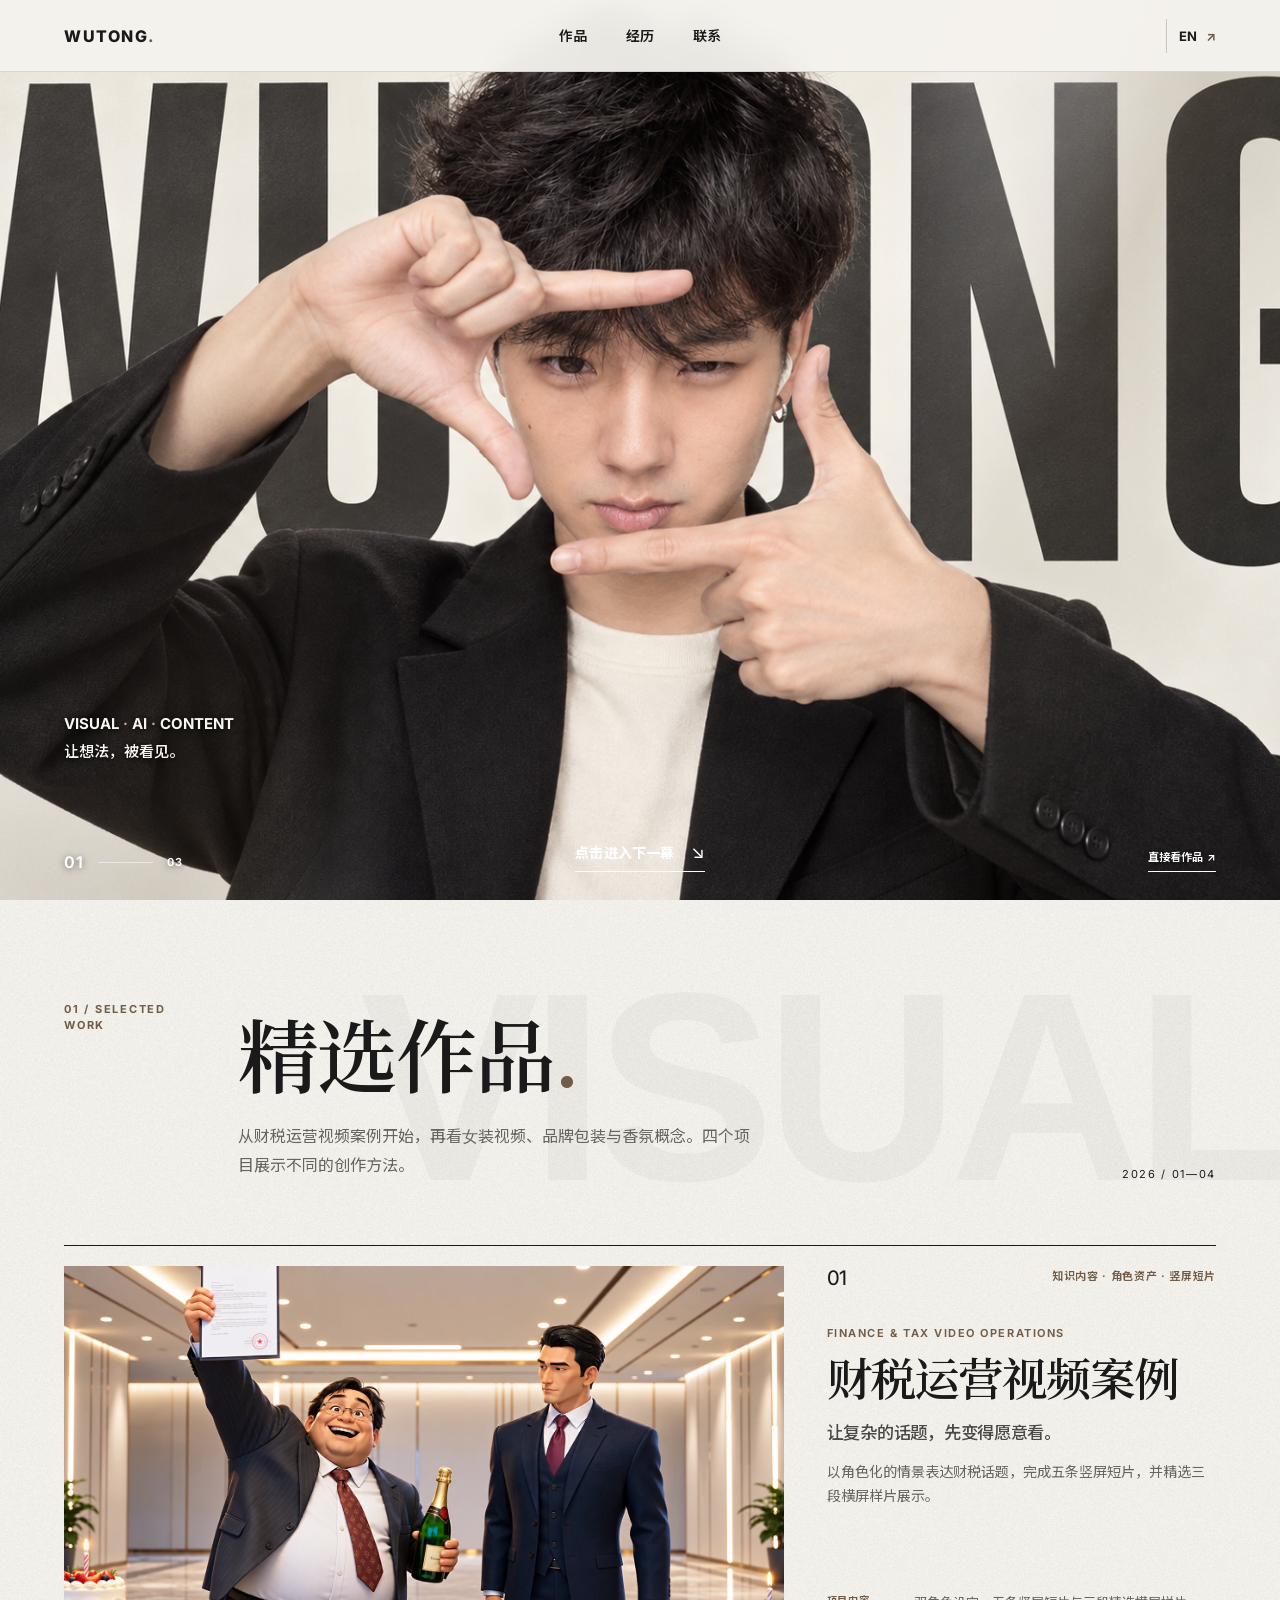
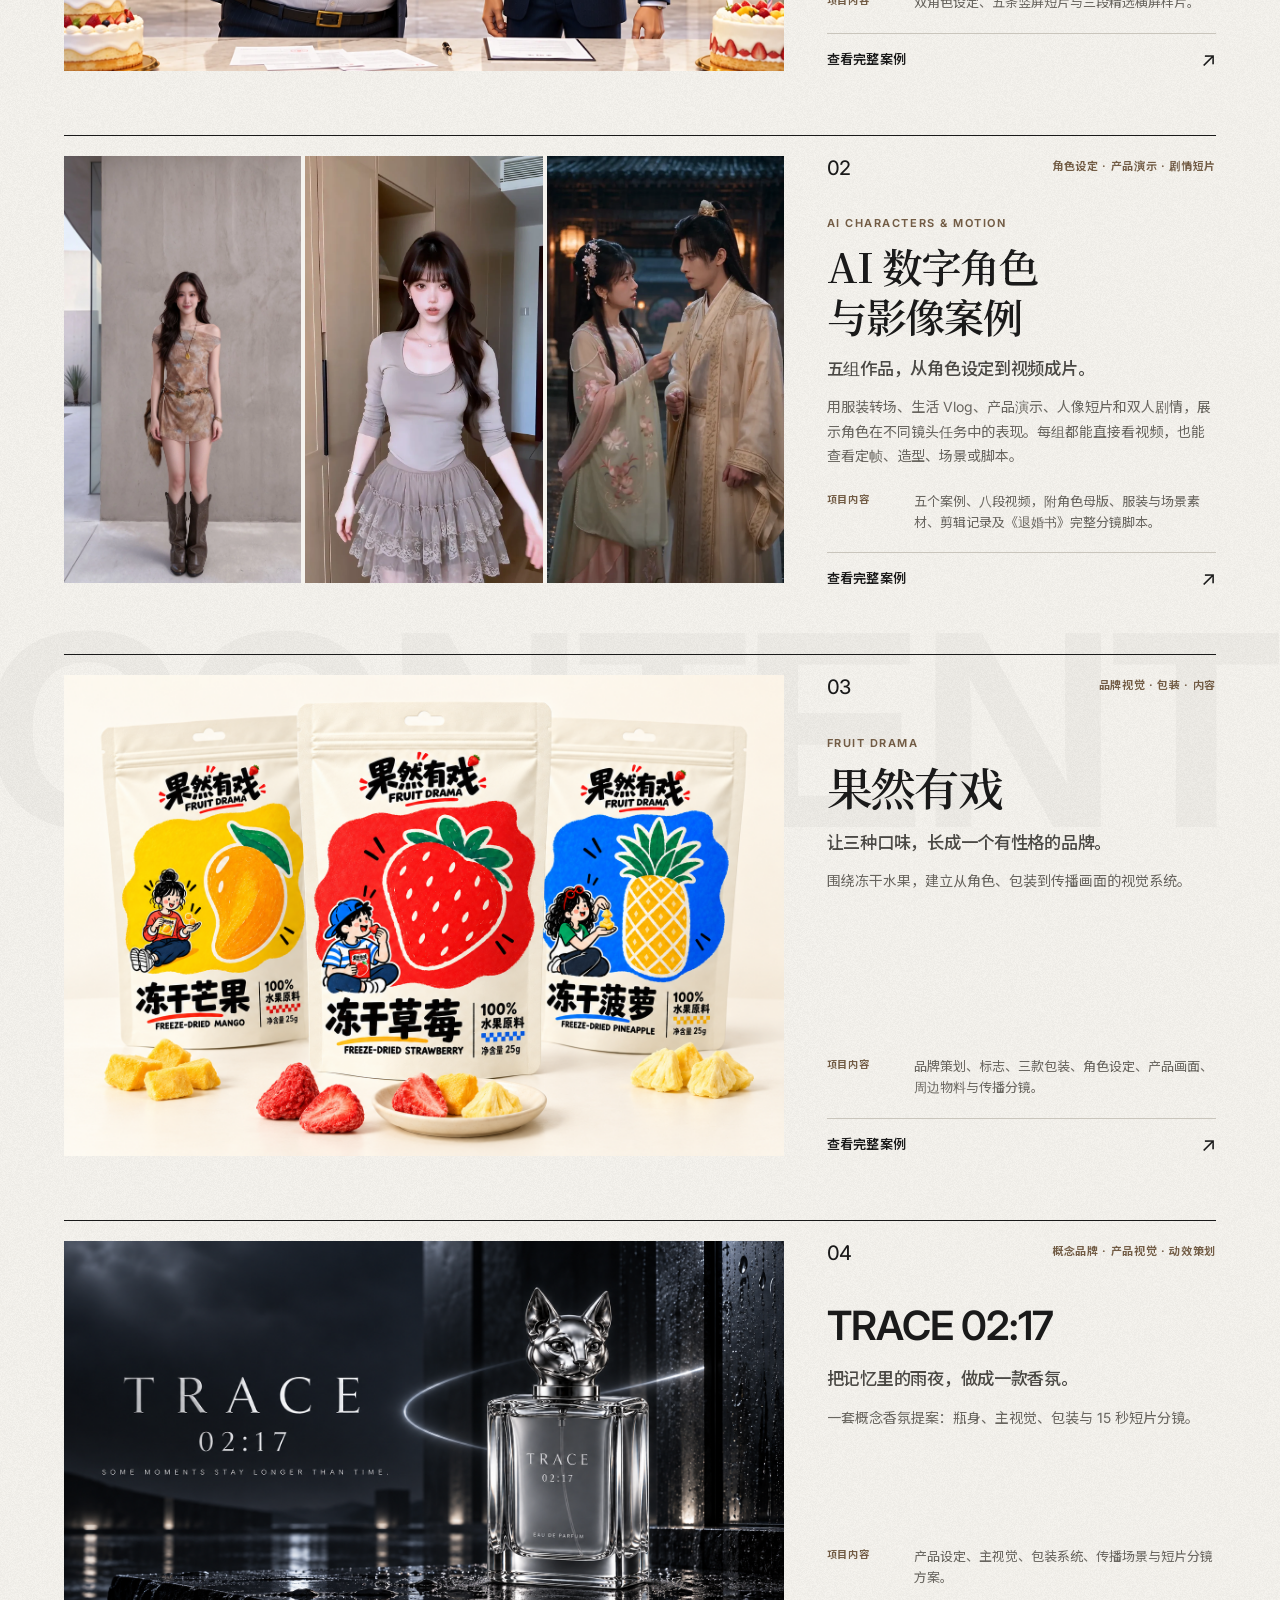
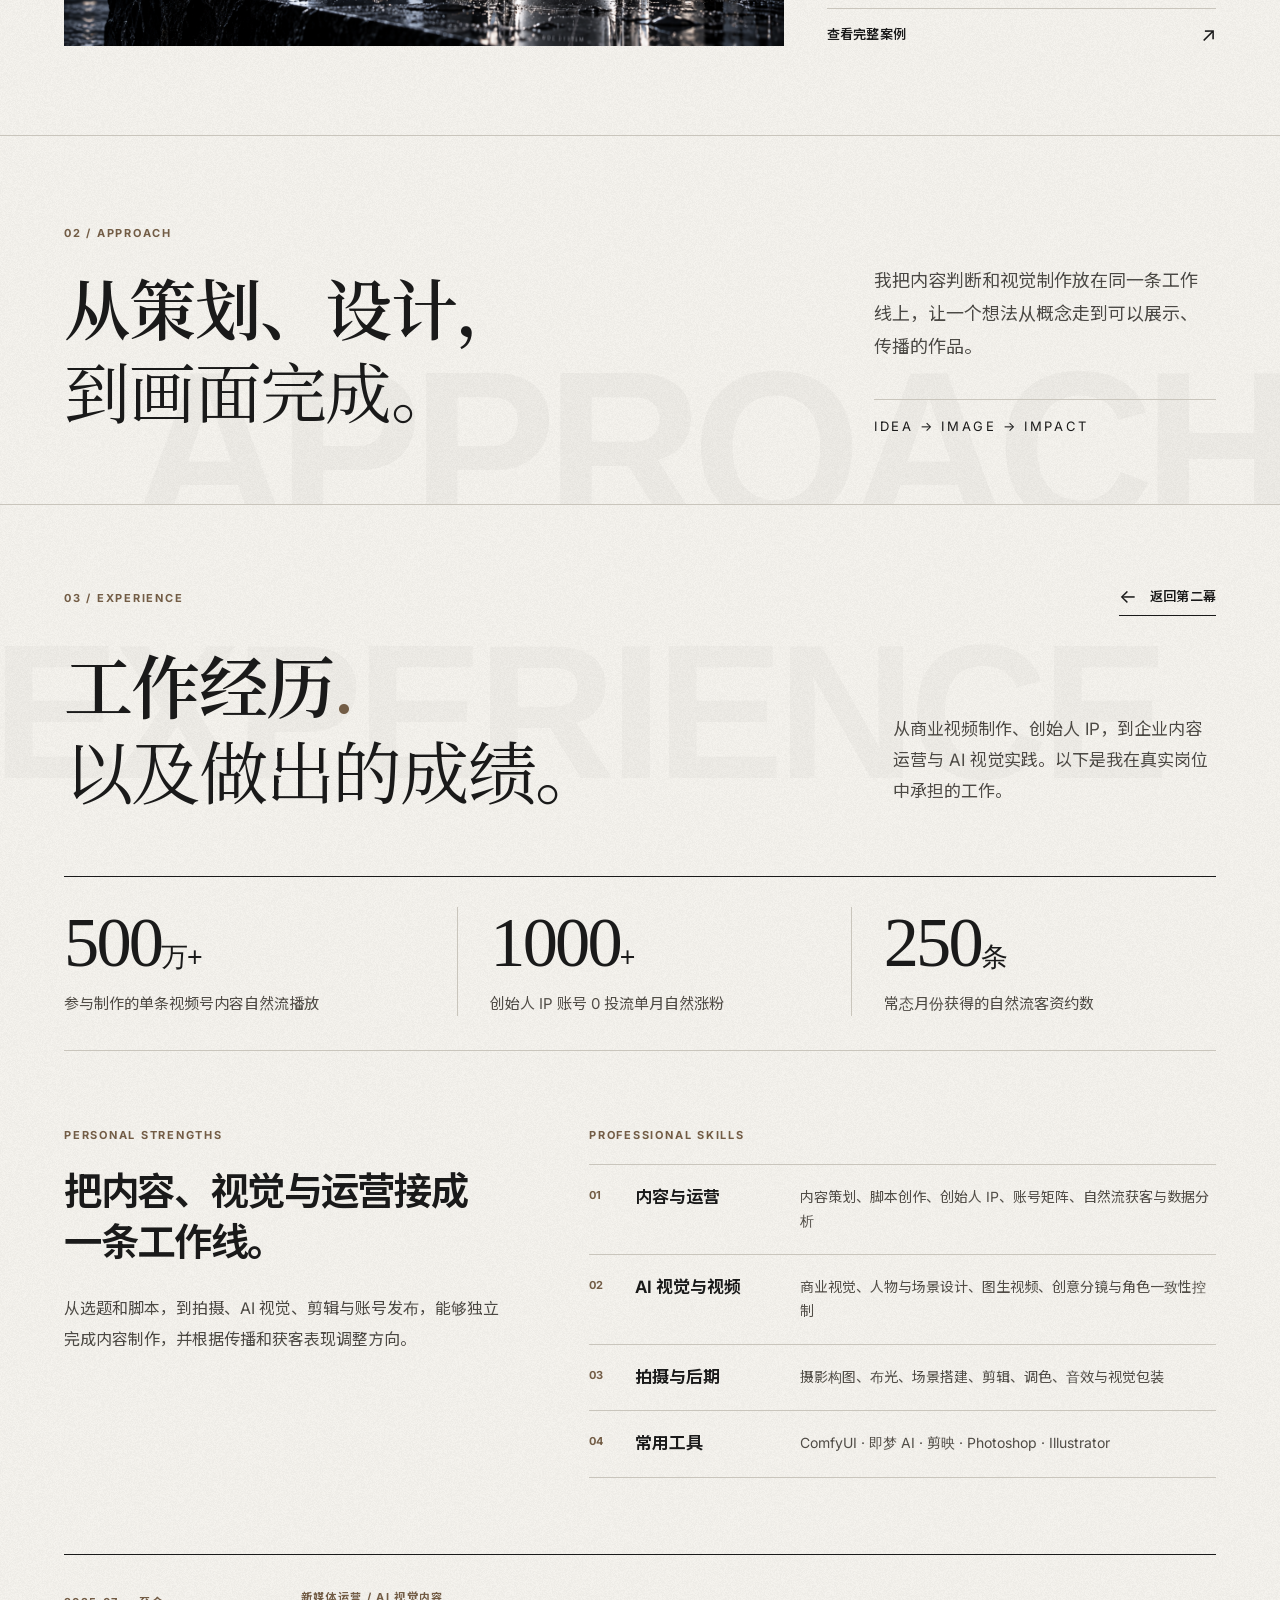
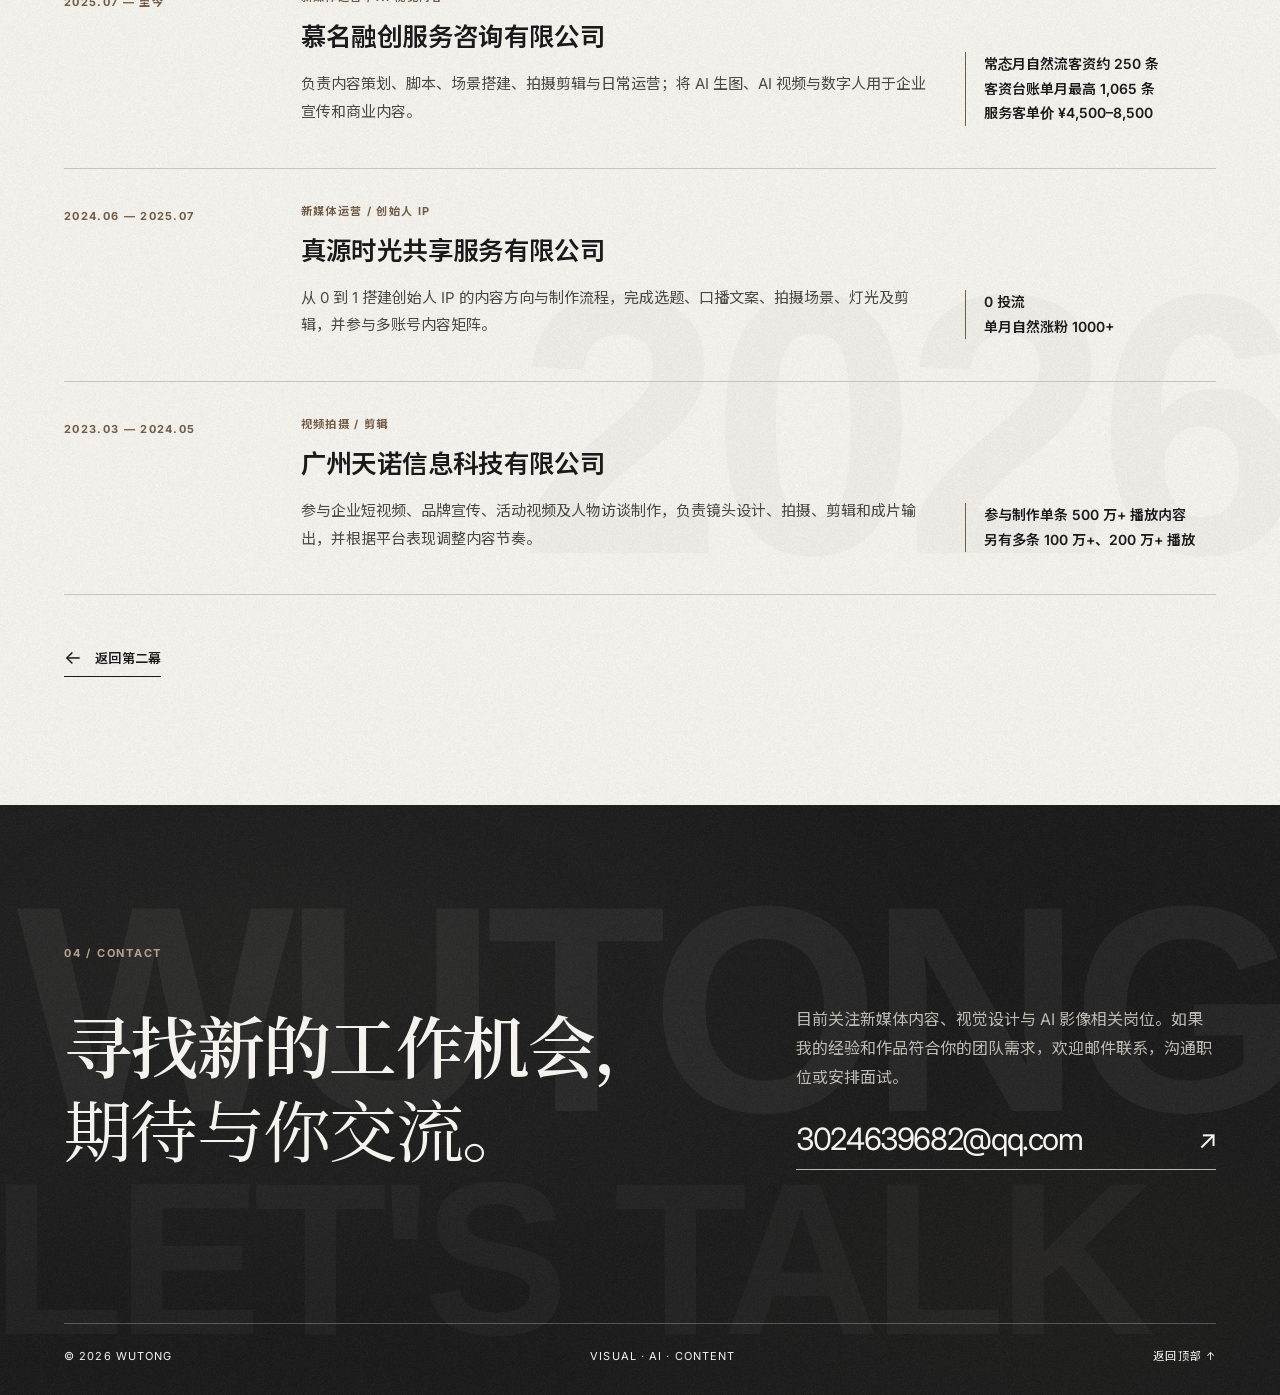
==== index.html @ 04efc69d "Publish WUTONG portfolio v33" ====
<!doctype html>
<html lang="zh-CN">
  <head>
    <meta charset="UTF-8" />
    <meta name="viewport" content="width=device-width, initial-scale=1.0" />
    <meta name="theme-color" content="#f5f3ee" />
    <meta name="description" content="WUTONG 的新媒体、视觉与 AI 创作作品集：品牌视觉、概念产品、数字角色与动漫短片。" />
    <title>WUTONG — Visual · AI · Content</title>
    <link rel="icon" type="image/svg+xml" href="data:image/svg+xml,%3Csvg xmlns='http://www.w3.org/2000/svg' viewBox='0 0 64 64'%3E%3Crect width='64' height='64' fill='%231a1a1a'/%3E%3Cpath d='m10 17 7 30 15-20 15 20 7-30' fill='none' stroke='%23f5f3ee' stroke-width='5'/%3E%3C/svg%3E" />
    <link rel="stylesheet" href="./styles.css?v=40" />
    <script src="./site-data.js?v=23" defer></script>
    <script src="./app.js?v=27" defer></script>
    <script src="./ambient.js?v=21" defer></script>
  </head>
  <body class="home-page">
    <a class="skip-link" href="#work" data-i18n="skip">跳至作品</a>
    <div class="site-ambient" aria-hidden="true"></div>
    <header class="site-header">
      <a class="wordmark" href="#top" aria-label="WUTONG 首页">WUTONG<span class="wordmark-dot">.</span></a>
      <nav class="main-nav" aria-label="主导航">
        <a href="#work" data-i18n="navWork">作品</a>
        <a href="#experience" data-i18n="navExperience">经历</a>
        <a href="#contact" data-i18n="navContact">联系</a>
      </nav>
      <button class="language-toggle" type="button" aria-label="Switch to English" title="Switch to English">EN <span aria-hidden="true">↗</span></button>
    </header>

    <main>
      <section class="story" id="top" data-scene="0" aria-label="点击切换的开场场景">
        <div class="story-sticky">
          <div class="story-media" aria-hidden="true">
            <img class="story-frame is-active" data-frame="0" src="./assets/scene-1.png" alt="" fetchpriority="high" />
            <img class="story-frame" data-frame="1" src="./assets/scene-experience.png" alt="" />
            <img class="story-frame" data-frame="2" src="./assets/scene-selected-work.png" alt="" />
            <video class="story-video" data-transition="0" src="./assets/transition-1-2.mp4" muted playsinline preload="metadata"></video>
            <video class="story-video" data-transition="1" src="./assets/transition-2-3.mp4" muted playsinline preload="metadata"></video>
          </div>
          <span class="ambient-surface" aria-hidden="true"></span>
          <span class="story-word story-word-experience" aria-hidden="true">EXPERIENCE</span>
          <span class="story-word story-word-work" aria-hidden="true">SELECTED WORK</span>

          <div class="story-copy story-copy-0 is-active" data-copy="0">
            <p class="story-kicker">VISUAL <span>·</span> AI <span>·</span> CONTENT</p>
            <p class="story-subline" data-i18n="openingLine">让想法，被看见。</p>
          </div>
          <div class="story-copy story-copy-1" data-copy="1">
            <p class="eyebrow">01 / EXPERIENCE</p>
            <h1 data-i18n="sceneOneTitle">做过什么，<br />做出了什么。</h1>
            <p data-i18n="sceneOneBody">从拍摄剪辑到创始人 IP 与 AI 视觉内容，三段经历记录了我的工作和成果。</p>
            <a class="text-link" href="#experience"><span data-i18n="exploreExperience">查看工作经历</span><span aria-hidden="true">↗</span></a>
          </div>
          <div class="story-copy story-copy-2" data-copy="2">
            <p class="eyebrow">02 / SELECTED WORK</p>
            <h2 data-i18n="sceneTwoTitle">从经历，<br />走进作品。</h2>
            <p data-i18n="sceneTwoBody">按创作方向快速进入案例；往下可浏览完整画面。</p>
            <nav class="story-project-index" aria-label="代表作品">
              <a href="./project.html?slug=tax-animation"><span>01</span><span class="story-index-name"><strong data-i18n="sceneTaxType">内容短片</strong><small data-i18n="sceneTax">财税动漫短片</small></span><span aria-hidden="true">↗</span></a>
              <a href="./project.html?slug=digital-model"><span>02</span><span class="story-index-name"><strong data-i18n="sceneMikaType">数字角色</strong><small data-i18n="sceneMika">AI 数字角色与影像案例</small></span><span aria-hidden="true">↗</span></a>
              <a href="./project.html?slug=fruit-drama"><span>03</span><span class="story-index-name"><strong data-i18n="sceneFruitType">品牌包装</strong><small data-i18n="sceneFruit">果然有戏</small></span><span aria-hidden="true">↗</span></a>
              <a href="./project.html?slug=trace"><span>04</span><span class="story-index-name"><strong data-i18n="sceneTraceType">概念视觉</strong><small>TRACE 02:17</small></span><span aria-hidden="true">↗</span></a>
            </nav>
          </div>

          <div class="story-bottom">
            <div class="story-left"><div class="story-counter" aria-hidden="true"><span class="story-current">01</span><span class="story-rule"></span><span>03</span></div><button class="scene-prev" type="button" hidden><span aria-hidden="true">←</span> <span data-i18n="previousScene">上一幕</span></button></div>
            <button class="scene-next" type="button"><span data-i18n="nextScene">点击进入下一幕</span><span class="next-arrow" aria-hidden="true">↘</span></button>
            <a class="story-skip" href="#work"><span data-i18n="skipIntro">直接看作品</span> <span aria-hidden="true">↗</span></a>
          </div>
        </div>
      </section>

      <section class="works section-shell" id="work" aria-labelledby="works-title">
        <span class="ambient-surface" aria-hidden="true"></span>
        <div class="section-heading">
          <p class="section-index">01 / SELECTED WORK</p>
          <div>
            <h2 id="works-title" data-i18n="worksTitle">精选作品<span class="heading-period">.</span></h2>
            <p data-i18n="worksIntro">从财税运营视频案例开始，再看女装视频、品牌包装与香氛概念。四个项目展示不同的创作方法。</p>
          </div>
          <span class="works-count">2026 / 01—04</span>
        </div>
        <div class="work-list" id="work-list"></div>
        <noscript><p>查看项目：<a href="./project.html?slug=tax-animation">财税动漫短片</a>、<a href="./project.html?slug=fruit-drama">果然有戏</a>、<a href="./project.html?slug=trace">TRACE 02:17</a>、<a href="./project.html?slug=digital-model">AI 数字角色与影像案例</a>。</p></noscript>
      </section>

      <section class="statement section-shell" aria-labelledby="statement-title">
        <span class="ambient-surface" aria-hidden="true"></span>
        <p class="section-index">02 / APPROACH</p>
        <h2 id="statement-title" data-i18n="statementTitle">从策划、设计，<br /><em>到画面完成。</em></h2>
        <div class="statement-side">
          <p data-i18n="statementBody">我把内容判断和视觉制作放在同一条工作线上，让一个想法从概念走到可以展示、传播的作品。</p>
          <span class="fine-line"></span>
          <p class="statement-en">IDEA → IMAGE → IMPACT</p>
        </div>
      </section>

      <section class="experience section-shell" id="experience" aria-labelledby="experience-title">
        <span class="ambient-surface" aria-hidden="true"></span>
        <div class="experience-topline"><p class="section-index">03 / EXPERIENCE</p><a class="experience-return" href="#top" data-return-scene="1"><span aria-hidden="true">←</span><span data-i18n="returnSecondScene">返回第二幕</span></a></div>
        <div class="experience-heading">
          <div><h2 id="experience-title" data-i18n="experienceTitle">工作经历<span class="heading-period">.</span><br /><em>以及做出的成绩。</em></h2></div>
          <p data-i18n="experienceIntro">从商业视频制作、创始人 IP，到企业内容运营与 AI 视觉实践。以下是我在真实岗位中承担的工作。</p>
        </div>
        <div class="experience-metrics" aria-label="代表成果">
          <div><strong data-i18n="metricViewsNumber">500<span>万+</span></strong><p data-i18n="metricViews">参与制作的单条视频号内容自然流播放</p></div>
          <div><strong data-i18n="metricFollowersNumber">1000<span>+</span></strong><p data-i18n="metricFollowers">创始人 IP 账号 0 投流单月自然涨粉</p></div>
          <div><strong data-i18n="metricLeadsNumber">250<span>条</span></strong><p data-i18n="metricLeads">常态月份获得的自然流客资约数</p></div>
        </div>
        <div class="experience-capabilities" aria-labelledby="capabilities-title">
          <div class="experience-advantage">
            <p class="section-index" data-i18n="advantageLabel">PERSONAL STRENGTHS</p>
            <h3 id="capabilities-title" data-i18n="advantageTitle">把内容、视觉与运营接成一条工作线。</h3>
            <p data-i18n="advantageBody">从选题和脚本，到拍摄、AI 视觉、剪辑与账号发布，能够独立完成内容制作，并根据传播和获客表现调整方向。</p>
          </div>
          <div class="experience-skills" aria-label="专业技能">
            <p class="section-index" data-i18n="skillsLabel">PROFESSIONAL SKILLS</p>
            <div class="experience-skill"><span>01</span><h4 data-i18n="skillOperationsTitle">内容与运营</h4><p data-i18n="skillOperationsBody">内容策划、脚本创作、创始人 IP、账号矩阵、自然流获客与数据分析</p></div>
            <div class="experience-skill"><span>02</span><h4 data-i18n="skillAiTitle">AI 视觉与视频</h4><p data-i18n="skillAiBody">商业视觉、人物与场景设计、图生视频、创意分镜与角色一致性控制</p></div>
            <div class="experience-skill"><span>03</span><h4 data-i18n="skillProductionTitle">拍摄与后期</h4><p data-i18n="skillProductionBody">摄影构图、布光、场景搭建、剪辑、调色、音效与视觉包装</p></div>
            <div class="experience-skill"><span>04</span><h4 data-i18n="skillToolsTitle">常用工具</h4><p data-i18n="skillToolsBody">ComfyUI · 即梦 AI · 剪映 · Photoshop · Illustrator</p></div>
          </div>
        </div>
        <div class="experience-list">
          <article class="experience-item">
            <p class="experience-date" data-i18n="jobOneDate">2025.07 — 至今</p>
            <div class="experience-detail"><p class="experience-role" data-i18n="jobOneRole">新媒体运营 / AI 视觉内容</p><h3 data-i18n="jobOneCompany">慕名融创服务咨询有限公司</h3><p data-i18n="jobOneBody">负责内容策划、脚本、场景搭建、拍摄剪辑与日常运营；将 AI 生图、AI 视频与数字人用于企业宣传和商业内容。</p></div>
            <p class="experience-result" data-i18n="jobOneResult">常态月自然流客资约 250 条<br />客资台账单月最高 1,065 条<br />服务客单价 ¥4,500–8,500</p>
          </article>
          <article class="experience-item">
            <p class="experience-date">2024.06 — 2025.07</p>
            <div class="experience-detail"><p class="experience-role" data-i18n="jobTwoRole">新媒体运营 / 创始人 IP</p><h3 data-i18n="jobTwoCompany">真源时光共享服务有限公司</h3><p data-i18n="jobTwoBody">从 0 到 1 搭建创始人 IP 的内容方向与制作流程，完成选题、口播文案、拍摄场景、灯光及剪辑，并参与多账号内容矩阵。</p></div>
            <p class="experience-result" data-i18n="jobTwoResult">0 投流<br />单月自然涨粉 1000+</p>
          </article>
          <article class="experience-item">
            <p class="experience-date">2023.03 — 2024.05</p>
            <div class="experience-detail"><p class="experience-role" data-i18n="jobThreeRole">视频拍摄 / 剪辑</p><h3 data-i18n="jobThreeCompany">广州天诺信息科技有限公司</h3><p data-i18n="jobThreeBody">参与企业短视频、品牌宣传、活动视频及人物访谈制作，负责镜头设计、拍摄、剪辑和成片输出，并根据平台表现调整内容节奏。</p></div>
            <p class="experience-result" data-i18n="jobThreeResult">参与制作单条 500 万+ 播放内容<br />另有多条 100 万+、200 万+ 播放</p>
          </article>
        </div>
        <a class="experience-return experience-return--footer" href="#top" data-return-scene="1"><span aria-hidden="true">←</span><span data-i18n="returnSecondScene">返回第二幕</span></a>
      </section>

      <section class="contact section-shell" id="contact" aria-labelledby="contact-title">
        <span class="ambient-surface" aria-hidden="true"></span>
        <p class="section-index">04 / CONTACT</p>
        <div class="contact-content">
          <h2 id="contact-title" data-i18n="contactTitle">寻找新的工作机会，<br /><em>期待与你交流。</em></h2>
          <div>
            <p data-i18n="contactBody">目前关注新媒体内容、视觉设计与 AI 影像相关岗位。如果我的经验和作品符合你的团队需求，欢迎邮件联系，沟通职位或安排面试。</p>
            <a class="contact-email" href="mailto:3024639682@qq.com">3024639682@qq.com <span aria-hidden="true">↗</span></a>
          </div>
        </div>
        <footer class="site-footer"><span>© 2026 WUTONG</span><span>VISUAL · AI · CONTENT</span><a href="#top" data-i18n="backTop">返回顶部 ↑</a></footer>
      </section>
    </main>
  </body>
</html>
---- styles.css ----
:root{color-scheme:light;--paper:#f5f3ee;--paper-deep:#ebe8e1;--ink:#1a1a1a;--muted:#68655f;--line:#c9c5bc;--accent:#725c45;--page-pad:clamp(22px,5vw,88px);--header-h:72px}
@view-transition{navigation:auto}
::view-transition-old(root),::view-transition-new(root){animation-duration:.3s}
::view-transition-group(project-tax),::view-transition-group(project-fruit),::view-transition-group(project-trace){animation-duration:.48s;animation-timing-function:cubic-bezier(.16,1,.3,1)}
*{box-sizing:border-box}
html{scroll-behavior:smooth;background:var(--paper);scrollbar-color:var(--accent) var(--paper-deep)}
body{margin:0;min-width:320px;background:var(--paper) url("./assets/paper-grain-light.png") repeat;background-size:320px 320px;color:var(--ink);font-family:"PingFang SC","Microsoft YaHei",Arial,sans-serif;-webkit-font-smoothing:antialiased}
body,button{font-size:16px}
button,a{color:inherit;font:inherit}
a{text-decoration:none}
button{border:0;background:none;cursor:pointer}
img,video{max-width:100%}
img{display:block}
::selection{background:#1a1a1a;color:#fff}
:focus-visible{outline:2px solid var(--accent);outline-offset:5px}
.skip-link{position:fixed;z-index:100;left:16px;top:-60px;padding:12px 18px;background:var(--ink);color:#fff}
.skip-link:focus{top:16px}
.section-shell{padding-inline:max(var(--page-pad),calc((100vw - 1480px)/2))}
.section-index,.eyebrow,.case-number{margin:0;font-size:11px;line-height:1.4;font-weight:700;letter-spacing:.2em;text-transform:uppercase}
.section-index{color:var(--accent)}
.site-header{position:fixed;z-index:40;top:0;left:0;right:0;height:var(--header-h);padding:0 var(--page-pad);display:grid;grid-template-columns:1fr auto 1fr;align-items:center;gap:20px;background:rgba(245,243,238,.95);border-bottom:1px solid rgba(26,26,26,.12);backdrop-filter:blur(14px)}
.wordmark{justify-self:start;white-space:nowrap;font-size:16px;font-weight:800;letter-spacing:.13em;line-height:1}
.wordmark-dot{color:var(--accent)}
.main-nav{display:flex;align-items:center;gap:clamp(24px,3vw,52px)}
.main-nav a{position:relative;padding:8px 0;font-size:13px;font-weight:600;letter-spacing:.04em;white-space:nowrap}
.main-nav a:after{content:"";position:absolute;left:0;right:100%;bottom:3px;height:1px;background:currentColor;transition:right .25s ease}
.main-nav a:hover:after,.main-nav a:focus-visible:after{right:0}
.language-toggle{justify-self:end;padding:9px 0 9px 12px;border-left:1px solid var(--line);font-size:13px;font-weight:700;letter-spacing:.04em;white-space:nowrap}
.language-toggle span{display:inline-block;margin-left:5px;color:var(--accent);transition:transform .25s ease}
.language-toggle:hover span{transform:translate(2px,-2px)}

.story{position:relative;height:100svh;min-height:580px;background:var(--paper-deep)}
.story-sticky{position:relative;height:100%;overflow:hidden;isolation:isolate;cursor:pointer}
.story-media,.story-frame,.story-video{position:absolute;inset:0;width:100%;height:100%}
.story-media{z-index:-2;background:#eae7df}
.story-frame,.story-video{object-fit:cover;object-position:center;opacity:0;transition:opacity .2s ease}
.story-frame.is-active,.story-video.is-visible{opacity:1}
.story-video{z-index:3;background:#eae7df;pointer-events:none}
.story-video[data-transition="1"]{z-index:4}
.story-media:after{content:"";position:absolute;z-index:5;inset:0;opacity:0;pointer-events:none;transition:opacity .6s ease}
.story[data-scene="1"] .story-media:after{opacity:1;background:linear-gradient(90deg,transparent 47%,rgba(245,243,238,.73) 74%,rgba(245,243,238,.92))}
.story[data-scene="2"] .story-media:after{opacity:1;background:linear-gradient(90deg,rgba(245,243,238,.86),rgba(245,243,238,.35) 46%,transparent 70%)}
.story-copy{position:absolute;z-index:7;opacity:0;visibility:hidden;transform:translateY(12px);transition:opacity .3s ease,transform .3s ease,visibility .3s ease;pointer-events:none}
.story-copy.is-active{opacity:1;visibility:visible;transform:none;pointer-events:auto}
.story.is-transitioning .story-copy{opacity:0;pointer-events:none}
.story-copy-0{left:var(--page-pad);bottom:clamp(105px,15vh,165px);color:var(--paper)}
.story-kicker{margin:0 0 12px;font-size:13px;font-weight:700;letter-spacing:.26em;text-shadow:0 1px 8px rgba(0,0,0,.5)}
.story-kicker span{color:#d4b08b}
.story-subline{margin:0;font-size:clamp(20px,2.5vw,40px);font-weight:550;letter-spacing:-.04em;text-shadow:0 1px 12px rgba(0,0,0,.52)}
.story-copy-1{right:clamp(4%,6vw,110px);top:50%;width:min(31vw,500px);translate:0 -45%}
.story-copy-2{left:clamp(6%,8vw,125px);top:52%;width:min(34vw,540px);translate:0 -45%}
.story-copy .eyebrow{margin-bottom:23px;color:var(--accent)}
.story-copy h1,.story-copy h2{margin:0 0 26px;font-size:clamp(44px,4.5vw,78px);font-weight:600;line-height:1.16;letter-spacing:-.025em}
.story-copy p:not(.eyebrow){margin:0;max-width:430px;font-size:clamp(15px,1.16vw,18px);line-height:1.85;color:#44403a}
.text-link{display:inline-flex;align-items:center;justify-content:space-between;gap:45px;padding:12px 0;border-bottom:1px solid currentColor;font-size:14px;font-weight:600;letter-spacing:.02em;transition:gap .25s ease,color .25s ease}
.text-link:hover,.text-link:focus-visible{gap:60px;color:var(--accent)}
.story-copy .text-link{margin-top:32px}
.story-project-index{margin-top:27px;border-top:1px solid var(--ink)}
.story-project-index a{display:grid;grid-template-columns:28px 1fr 20px;align-items:center;gap:14px;min-height:54px;border-bottom:1px solid rgba(26,26,26,.25);transition:padding .22s ease,color .22s ease}
.story-project-index a:hover,.story-project-index a:focus-visible{padding-left:7px;color:var(--accent)}
.story-project-index a span:first-child{font-family:Georgia,serif;font-size:13px;color:var(--accent)}
.story-index-name{display:flex;align-items:baseline;justify-content:space-between;gap:12px;min-width:0}
.story-project-index a strong{font-size:16px;font-weight:600;letter-spacing:-.015em}
.story-project-index a small{color:var(--muted);font-size:12px;font-weight:500;line-height:1.4;text-align:right}
.story-project-index a span:last-child{justify-self:end;font-size:18px;font-weight:400}
.story-copy-2 h2{font-size:clamp(43px,4vw,65px);margin-bottom:18px}
.story-copy-2 p:not(.eyebrow){font-size:15px}
.story-bottom{position:absolute;z-index:8;bottom:28px;left:var(--page-pad);right:var(--page-pad);display:grid;grid-template-columns:1fr 1fr 1fr;align-items:end;gap:20px;font-size:11px;font-weight:650;letter-spacing:.09em}
.story-counter{display:flex;align-items:center;gap:14px;width:max-content}
.story-current{font-size:16px}
.story-rule{width:55px;height:1px;background:currentColor;opacity:.5}
.story-left{display:flex;align-items:center;gap:27px}
.scene-prev{display:inline-flex;gap:8px;align-items:center;padding:6px 0;font-size:13px;font-weight:600;letter-spacing:.03em;border-bottom:1px solid transparent;white-space:nowrap}
.scene-prev:not([hidden]):hover{border-color:currentColor}
.scene-prev[hidden]{display:none}
.scene-next{justify-self:center;display:inline-flex;align-items:center;gap:16px;padding:10px 0;border-bottom:1px solid currentColor;font-size:14px;font-weight:700;letter-spacing:.03em;white-space:nowrap;transition:gap .25s ease,color .25s ease,transform .15s ease}
.scene-next:hover,.scene-next:focus-visible{gap:25px;color:var(--accent)}
.scene-next .next-arrow{font-size:18px;font-weight:400;line-height:1}
.story-skip{justify-self:end;border-bottom:1px solid currentColor;padding-bottom:7px;white-space:nowrap}
.story-skip:hover{color:var(--accent)}
.story[data-scene="0"] .story-bottom{color:#fff;text-shadow:0 1px 7px rgba(0,0,0,.55)}
.story.is-transitioning .scene-next{opacity:.4;pointer-events:none}

.statement{min-height:0;padding-top:clamp(75px,7vw,105px);padding-bottom:clamp(85px,8vw,120px);display:grid;grid-template-columns:1.45fr .7fr;gap:24px 8vw;align-items:start;border-top:1px solid var(--line)}
.statement>.section-index{grid-column:1/-1}
.statement h2,.about h2,.contact h2{margin:0;font-size:clamp(48px,5.2vw,76px);font-weight:600;line-height:1.2;letter-spacing:-.025em}
.statement h2 em,.about h2 em,.contact h2 em{font-family:"Songti SC","Noto Serif CJK SC",SimSun,serif;font-style:normal;font-weight:400;letter-spacing:-.025em}
.statement-side{align-self:end;max-width:400px}
.statement-side>p:first-child{margin:0;font-size:18px;line-height:1.9;color:#4b4945}
.fine-line{display:block;width:100%;height:1px;background:var(--line);margin:35px 0 18px}
.statement-en{margin:0;font-family:Georgia,serif;font-size:13px;letter-spacing:.2em}

.works{padding-top:clamp(85px,8vw,125px);padding-bottom:clamp(95px,9vw,135px)}
.section-heading{display:grid;grid-template-columns:.38fr 2fr .5fr;gap:30px;align-items:start;margin-bottom:clamp(54px,6vw,86px)}
.section-heading h2{margin:0;font-size:clamp(58px,6.3vw,96px);line-height:1.1;letter-spacing:-.025em;font-weight:600}
.heading-period{color:var(--accent)}
.section-heading>div>p{max-width:520px;margin:20px 0 0;color:var(--muted);font-size:16px;line-height:1.75}
.works-count{justify-self:end;align-self:end;font-size:11px;letter-spacing:.15em;white-space:nowrap}
.work-list{display:grid;grid-template-columns:1fr}
.work-row{display:grid;grid-template-columns:minmax(0,1.3fr) minmax(320px,.7fr);gap:clamp(36px,4.5vw,78px);grid-column:1;min-width:0;border-top:1px solid var(--ink);padding:24px 0 clamp(58px,6vw,88px)}
.work-row:nth-child(even),.work-row:nth-child(4){grid-column:1;margin-top:0}
.work-media{display:block;width:100%;aspect-ratio:1.55;overflow:hidden;background:#e9e5dd}
.work-media--fruit-drama{aspect-ratio:1.5}
.work-media--trace,.work-media--tax-animation{aspect-ratio:16/9}
.work-media img{width:100%;height:100%;object-fit:cover;transition:transform .55s cubic-bezier(.2,.75,.25,1)}
.work-row:hover .work-media img,.work-row:focus-visible .work-media img{transform:scale(1.02)}
.work-media--trace{background:#111319}
.work-media--tax-animation{background:#ded8d0}
.work-media--tax-animation{view-transition-name:project-tax}
.work-media--fruit-drama{view-transition-name:project-fruit}
.work-media--trace{view-transition-name:project-trace}
.work-media--trace img,.work-media--tax-animation img{object-fit:contain}
.work-media--digital-model{aspect-ratio:16/9;background:var(--paper)}
.work-media--duo{display:grid;grid-template-columns:1.05fr .95fr;gap:12px;padding:0}
.work-media--duo img{object-fit:contain;min-width:0;background:#e9e5dd}
.work-media--digital-model.work-media--duo{grid-template-columns:54fr 46fr;gap:10px}
.work-media--digital-model.work-media--duo img{object-fit:cover;object-position:center;background:none}
.work-content{display:flex;flex-direction:column;align-items:flex-start;padding-top:3px}
.work-top{display:flex;align-items:baseline;justify-content:space-between;gap:15px;width:100%;font-size:11px;font-weight:650;letter-spacing:.1em}
.work-top span:first-child{font-family:Georgia,serif;font-size:22px;letter-spacing:-.04em;font-weight:400}
.work-top span:last-child{color:var(--accent);text-align:right}
.work-content h3{margin:19px 0 10px;font-size:clamp(36px,3.3vw,56px);font-weight:600;line-height:1.13;letter-spacing:-.025em;text-wrap:balance}
.work-row:first-child .work-content h3,.work-row:nth-child(3) .work-content h3{font-size:clamp(44px,3.8vw,62px)}
.work-tagline{margin:0;max-width:540px;font-size:clamp(15px,1.25vw,19px);line-height:1.65;letter-spacing:-.02em;color:#4b4945}
.work-open{display:flex;align-items:center;justify-content:space-between;width:100%;margin-top:clamp(38px,4vw,62px);padding-top:14px;border-top:1px solid var(--line);font-size:14px;font-weight:600;letter-spacing:.02em}
.work-open span:last-child{font-size:20px;font-weight:400;transition:transform .25s ease}
.work-row:hover .work-open span:last-child,.work-row:focus-visible .work-open span:last-child{transform:translate(4px,-4px)}
.work-row:active .work-media img{transform:scale(.995)}

.experience{padding-top:clamp(88px,8vw,125px);padding-bottom:clamp(100px,10vw,150px);background:var(--paper-deep) url("./assets/paper-grain-light.png") repeat;background-size:320px 320px;scroll-margin-top:var(--header-h)}
.experience-topline{display:flex;justify-content:space-between;align-items:center;gap:24px}
.experience-return{display:inline-flex;align-items:center;gap:13px;width:max-content;padding:5px 0 9px;border-bottom:1px solid var(--ink);font-size:13px;font-weight:600;letter-spacing:.02em;transition:gap .25s ease,color .25s ease}
.experience-return:hover,.experience-return:focus-visible{gap:20px;color:var(--accent)}
.experience-return span:first-child{font-size:19px;font-weight:400;line-height:1}
.experience-return--footer{margin:48px 0 0 auto}
.experience-heading{display:grid;grid-template-columns:minmax(0,1.4fr) minmax(270px,.6fr);gap:6vw;align-items:end}
.experience h2{margin:25px 0 0;font-size:clamp(50px,5.4vw,82px);font-weight:600;line-height:1.2;letter-spacing:-.035em}
.experience h2 em{font-family:"Songti SC","Noto Serif CJK SC",SimSun,serif;font-style:normal;font-weight:400;letter-spacing:-.035em}
.experience-heading>p{max-width:430px;margin:0 0 5px;color:#4c4944;font-size:17px;line-height:1.85}
.experience-metrics{display:grid;grid-template-columns:repeat(3,1fr);gap:28px;margin-top:clamp(48px,5vw,76px);padding:30px 0 34px;border-top:1px solid var(--ink);border-bottom:1px solid var(--line)}
.experience-metrics>div:not(:first-child){padding-left:32px;border-left:1px solid var(--line)}
.experience-metrics strong{display:block;font-family:Georgia,"Times New Roman",serif;font-size:clamp(54px,5.5vw,86px);font-weight:400;line-height:1;letter-spacing:-.04em;font-variant-numeric:tabular-nums}
.experience-metrics strong span{font-family:"PingFang SC","Microsoft YaHei",Arial,sans-serif;font-size:.38em;font-weight:500;letter-spacing:-.045em}
.experience-metrics p{max-width:280px;margin:14px 0 0;color:#504c46;font-size:15px;line-height:1.65}
.experience-capabilities{display:grid;grid-template-columns:minmax(260px,.82fr) minmax(0,1.18fr);gap:clamp(48px,7vw,115px);padding-top:clamp(58px,6vw,86px)}
.experience-advantage h3{max-width:12em;margin:22px 0 24px;font-size:clamp(30px,3vw,45px);font-weight:650;line-height:1.35;letter-spacing:-.035em}
.experience-advantage>p:last-child{max-width:470px;margin:0;color:#4c4944;font-size:16px;line-height:1.9}
.experience-skills>.section-index{margin-bottom:20px}
.experience-skill{display:grid;grid-template-columns:28px minmax(120px,.52fr) minmax(0,1.48fr);gap:18px;align-items:start;padding:20px 0;border-top:1px solid var(--line)}
.experience-skill:last-child{border-bottom:1px solid var(--line)}
.experience-skill>span{padding-top:3px;color:var(--accent);font-family:var(--font-label);font-size:11px;font-weight:700}
.experience-skill h4{margin:0;font-size:17px;font-weight:650;line-height:1.5}
.experience-skill p{margin:0;color:#504c46;font-size:14px;line-height:1.75}
.experience-list{margin-top:clamp(55px,6vw,90px);border-top:1px solid var(--ink)}
.experience-item{display:grid;grid-template-columns:minmax(135px,.38fr) minmax(0,1.2fr) minmax(175px,.48fr);gap:clamp(22px,3vw,52px);padding:35px 0 42px;border-bottom:1px solid var(--line)}
.experience-date,.experience-role{margin:0;color:var(--accent);font-size:11px;font-weight:700;letter-spacing:.12em;text-transform:uppercase}
.experience-date{padding-top:5px;white-space:nowrap}
.experience-detail h3{margin:15px 0 15px;font-size:clamp(23px,2vw,31px);font-weight:600;line-height:1.4;letter-spacing:-.025em}
.experience-detail>p:last-child{max-width:640px;margin:0;color:#4c4944;font-size:15px;line-height:1.85}
.experience-result{align-self:end;margin:0;padding-left:18px;border-left:1px solid var(--accent);font-size:14px;font-weight:600;line-height:1.75}

.contact{padding-top:clamp(100px,11vw,160px);background:var(--ink) url("./assets/paper-grain-dark.png") repeat;background-size:320px 320px;color:var(--paper)}
.contact .section-index{color:#b7a18b}
.contact-content{display:grid;grid-template-columns:1.2fr .8fr;gap:8vw;align-items:end;margin-top:40px;padding-bottom:clamp(110px,12vw,180px)}
.contact h2{font-size:clamp(48px,5.3vw,84px)}
.contact-content>div>p{max-width:420px;margin:0 0 28px;line-height:1.8;color:#bcb9b1}
.contact-email{display:flex;align-items:center;justify-content:space-between;gap:20px;padding:0 0 12px;border-bottom:1px solid #bcb9b1;font-size:clamp(20px,2.4vw,36px);letter-spacing:-.045em;word-break:break-word}
.contact-email span{font-size:26px;transition:transform .25s ease}
.contact-email:hover span,.contact-email:focus-visible span{transform:translate(4px,-4px)}
.site-footer{display:flex;justify-content:space-between;gap:20px;align-items:center;padding-top:25px;padding-bottom:32px;border-top:1px solid rgba(255,255,255,.25);font-size:11px;letter-spacing:.1em}
.site-footer a:hover{text-decoration:underline}

.project-page .site-header{background:rgba(245,243,238,.97)}
.case-hero{padding-top:calc(var(--header-h) + 42px)}
.case-back{gap:16px;font-size:14px}
.case-headline{display:grid;grid-template-columns:minmax(0,1fr) auto;gap:18px 40px;align-items:end;margin:clamp(42px,4vw,65px) 0 34px}
.case-number{grid-column:1;margin:0;color:var(--accent)}
.case-category{grid-column:2;margin:0;font-size:12px;font-weight:650;letter-spacing:.1em;color:var(--accent);text-align:right}
.case-headline h1{grid-column:1/-1;grid-row:2;margin:0;font-size:clamp(54px,6.2vw,88px);font-weight:600;line-height:1.08;letter-spacing:-.025em;text-wrap:balance}
.case-tagline{grid-column:1/-1;grid-row:3;justify-self:end;max-width:650px;margin:0 0 7px;font-size:clamp(20px,2.1vw,30px);line-height:1.5;letter-spacing:-.025em;text-align:right}
.case-cover-wrap{display:grid;place-items:center;min-height:0;aspect-ratio:1.78;overflow:hidden;background:#e8e4dc}
.case-cover-wrap img{display:block;width:100%;height:100%;min-height:0;object-fit:contain}
.case-cover-wrap--fruit-drama{aspect-ratio:1.5}
.case-cover-wrap--trace{background:#111319}
.case-cover-wrap--tax-animation{background:#ded8d0}
.case-cover-wrap--digital-model{background:#d9d4ca}
.case-cover-wrap--tax-animation{view-transition-name:project-tax}
.case-cover-wrap--fruit-drama{view-transition-name:project-fruit}
.case-cover-wrap--trace{view-transition-name:project-trace}
.case-cover-wrap--digital-model{aspect-ratio:2730/1536}
.case-cover-wrap--duo{grid-template-columns:.75fr 1.25fr;gap:18px;aspect-ratio:1.75;padding:22px}
.case-cover-wrap--duo img{background:#e7e2d9}
.case-cover-wrap--digital-model img{object-fit:contain;object-position:center}
.case-overview{display:grid;grid-template-columns:.5fr 1fr;gap:6vw;padding-top:clamp(65px,7vw,100px);padding-bottom:clamp(70px,7vw,110px)}
.case-overview h2,.case-story h2,.case-gallery h2{margin:22px 0 0;font-size:clamp(30px,3.5vw,54px);font-weight:600;letter-spacing:-.025em}
.case-lead{max-width:740px;margin:0 0 42px;font-size:clamp(23px,2.2vw,35px);line-height:1.6;letter-spacing:-.04em;text-wrap:pretty}
.case-facts{display:grid;grid-template-columns:1fr 1fr;gap:24px;border-top:1px solid var(--ink)}
.case-facts>div{display:flex;flex-direction:column;gap:14px;padding-top:18px}
.case-facts span{font-size:11px;letter-spacing:.12em;color:var(--accent)}
.case-facts strong{font-size:14px;font-weight:500;line-height:1.75}
.case-story{display:grid;grid-template-columns:1fr 1fr;gap:6vw;padding-top:clamp(85px,8vw,125px);padding-bottom:clamp(85px,8vw,125px)}
.case-story>div{padding-top:22px;border-top:1px solid var(--ink)}
.case-story h2{margin:20px 0 24px}
.case-story p:last-child{max-width:590px;margin:0;font-size:16px;line-height:1.95;color:#514e49}
.case-gallery{padding-top:clamp(80px,8vw,120px);padding-bottom:clamp(95px,9vw,140px);background:var(--paper-deep) url("./assets/paper-grain-light.png") repeat;background-size:320px 320px}
.case-gallery-head{display:flex;justify-content:space-between;align-items:end;gap:20px;margin-bottom:38px}
.gallery-grid{display:grid;grid-template-columns:repeat(12,minmax(0,1fr));gap:clamp(28px,4vw,58px) clamp(14px,2vw,32px)}
.gallery-group-heading{grid-column:1/-1;display:grid;grid-template-columns:.5fr 1fr;gap:6vw;align-items:baseline;margin-top:clamp(24px,4vw,60px);padding-top:24px;border-top:1px solid var(--ink)}
.gallery-group-heading:first-child{margin-top:0}
.gallery-group-heading h3{margin:0;font-size:clamp(27px,2.8vw,44px);line-height:1.2;letter-spacing:-.025em}
.gallery-group-heading p{max-width:48ch;margin:0;color:var(--muted);line-height:1.75}
.gallery-figure{grid-column:span 12;min-width:0;margin:0}
.gallery-figure--portrait,.gallery-figure--square{grid-column:span 6}
.gallery-figure--half-wide{grid-column:span 6}
.gallery-figure--third{grid-column:span 4}
.gallery-figure--feature{grid-column:4/span 6}
.gallery-media{display:flex;align-items:center;justify-content:center;width:100%;overflow:hidden;background:#e3dfd7}
.gallery-figure--wide .gallery-media{min-height:0;max-height:none}
.gallery-figure--portrait .gallery-media{aspect-ratio:3/4}
.gallery-figure--square .gallery-media{aspect-ratio:1}
.gallery-figure--half-wide .gallery-media{aspect-ratio:16/9}
.gallery-figure--third .gallery-media{aspect-ratio:2/3}
.gallery-figure--feature .gallery-media{height:auto;background:transparent}
.gallery-media img{display:block;width:100%;height:100%;max-height:760px;object-fit:contain}
.gallery-figure--portrait .gallery-media img{max-height:none}
.gallery-figure--feature .gallery-media img{width:100%;height:auto;max-height:none}
.gallery-figure--wide .gallery-media img{height:auto;max-height:none}
.gallery-figure--half-wide .gallery-media img{height:100%;max-height:none}
.gallery-figure figcaption{display:flex;gap:14px;align-items:baseline;margin-top:13px;padding-top:11px;border-top:1px solid var(--line);font-size:14px;letter-spacing:.02em;color:#5c5751}
.gallery-figure figcaption span:first-child{font-family:Georgia,serif;font-size:15px;color:var(--accent)}
.case-video-wrap{margin-bottom:clamp(60px,7vw,100px);padding-top:30px;border-top:1px solid var(--ink)}
.case-video-wrap[hidden]{display:none}
.case-video-intro{display:grid;grid-template-columns:1fr 1fr;gap:0 6vw;align-items:end;margin-bottom:38px}
.case-video-intro .section-index{grid-column:1/-1;margin-bottom:18px}
.case-video-intro h3{margin:0;font-size:clamp(30px,3.5vw,54px);font-weight:600;letter-spacing:-.025em}
.case-video-intro p:last-child{max-width:440px;margin:0 0 6px;color:var(--muted);line-height:1.7}
.case-video-grid{display:grid;grid-template-columns:repeat(2,minmax(0,1fr));gap:clamp(38px,5vw,68px) clamp(18px,2vw,32px);max-width:1180px;margin:0 auto}
.case-video-card{min-width:0;margin:0}
.case-video-card:first-child{grid-column:1/-1}
.case-video-card video{display:block;width:100%;aspect-ratio:16/9;object-fit:contain;background:#1a1a1a}
.case-video-card figcaption{display:grid;grid-template-columns:32px 1fr auto;align-items:baseline;gap:14px;margin-top:13px;padding-top:11px;border-top:1px solid var(--line);font-size:14px}
.case-video-card figcaption span:first-child{font-family:Georgia,serif;color:var(--accent)}
.case-video-card figcaption strong{font-weight:600}
.case-video-card figcaption span:last-child{font-family:Georgia,serif;color:var(--muted)}
.case-script-wrap{margin-bottom:clamp(60px,7vw,100px);padding-top:30px;border-top:1px solid var(--ink)}
.case-script-wrap[hidden]{display:none}
.case-script-intro{display:grid;grid-template-columns:1fr 1fr;gap:0 6vw;align-items:end;margin-bottom:38px}
.case-script-intro .section-index{grid-column:1/-1;margin-bottom:18px}
.case-script-intro h3{margin:0;font-size:clamp(30px,3.5vw,54px);font-weight:600;letter-spacing:-.025em}
.case-script-intro p:last-child{max-width:440px;margin:0 0 6px;color:var(--muted);line-height:1.7}
.case-full-script{margin:0 0 clamp(45px,5vw,74px)}
.case-full-script[hidden]{display:none}
.case-full-script a{display:block;overflow-x:auto;background:#f8f6f1}
.case-full-script img{display:block;width:100%;height:auto}
.case-full-script figcaption{padding:15px 0 0;border-top:1px solid var(--line);color:var(--muted);font-size:14px;line-height:1.5}
.case-script-grid{display:grid;grid-template-columns:repeat(3,minmax(0,1fr));gap:clamp(18px,2.3vw,36px)}
.case-script-card{min-width:0;margin:0}
.case-script-card img{width:100%;aspect-ratio:32/15;object-fit:cover;background:#ded8d0}
.case-script-card figcaption{margin-top:13px;padding-top:15px;border-top:1px solid var(--line)}
.case-script-card h4{margin:11px 0 8px;font-size:clamp(19px,1.75vw,27px);font-weight:600;letter-spacing:-.025em}
.case-script-card blockquote{margin:0;color:#504c46;font-size:15px;line-height:1.75}
html[lang="zh-CN"] .case-script-intro h3{font-family:var(--font-display);line-height:1.24}
html[lang="en"] .case-script-intro h3{font-family:"Inter",sans-serif}
.next-project{padding-top:clamp(80px,9vw,130px);padding-bottom:clamp(80px,9vw,130px)}
.next-project>a{display:flex;justify-content:space-between;align-items:center;gap:20px;margin-top:30px;padding:10px 0 25px;border-bottom:1px solid var(--ink);font-size:clamp(42px,6vw,90px);font-weight:600;letter-spacing:-.03em}
.next-project>a span:last-child{font-size:clamp(35px,4vw,62px);font-weight:400;transition:transform .25s ease}
.next-project>a:hover span:last-child,.next-project>a:focus-visible span:last-child{transform:translate(5px,-5px)}
.case-endnav{display:flex;align-items:center;justify-content:space-between;gap:24px;padding-top:27px;padding-bottom:clamp(55px,7vw,100px);border-top:1px solid var(--line)}
.case-endnav a{display:inline-flex;align-items:center;gap:16px;padding:8px 0 10px;border-bottom:1px solid var(--ink);font-size:15px;font-weight:600;transition:gap .25s ease,color .25s ease}
.case-endnav a:hover,.case-endnav a:focus-visible{gap:23px;color:var(--accent)}
.case-endnav a span:first-child{font-size:22px;font-weight:400;line-height:1}
.scene-next:active,.scene-prev:active,.language-toggle:active{transform:translateY(1px)}
.case-video-card video:focus-visible{outline-offset:6px}
html[lang="en"] .story-copy h1,html[lang="en"] .story-copy h2,html[lang="en"] .statement h2,html[lang="en"] .about h2,html[lang="en"] .contact h2,html[lang="en"] .section-heading h2,html[lang="en"] .work-content h3,html[lang="en"] .case-headline h1{letter-spacing:-.04em}
html[lang="en"] .case-headline h1{font-size:clamp(50px,5.5vw,78px)}
.project-page .site-footer{background:var(--ink) url("./assets/paper-grain-dark.png") repeat;background-size:320px 320px;color:var(--paper);padding-top:30px;padding-bottom:36px}

@media(max-width:1100px){.story-copy-1{right:4vw;width:34vw}.story-copy-2{left:6vw;width:39vw}.section-heading{grid-template-columns:1fr 4fr}.works-count{display:none}.work-content{min-height:360px}.work-content h3{font-size:clamp(39px,4vw,58px)}}
@media(max-width:760px){:root{--header-h:64px}.site-header{grid-template-columns:1fr auto;gap:10px}.main-nav{grid-column:1/-1;grid-row:2;justify-content:space-between;gap:10px;display:none}.language-toggle{grid-column:2}.story{height:300svh}.story-sticky{min-height:0}.story-frame[data-frame="0"]{object-position:50%}.story-frame[data-frame="1"]{object-position:35%}.story-frame[data-frame="2"]{object-position:72%}.story-video{object-position:center}.story[data-scene="1"] .story-media:after,.story[data-scene="2"] .story-media:after{background:linear-gradient(0deg,rgba(245,243,238,.96),rgba(245,243,238,.72) 24%,transparent 56%)}.story-copy-0{bottom:125px}.story-copy-1,.story-copy-2{top:auto;bottom:115px;left:var(--page-pad);right:var(--page-pad);width:auto;translate:none}.story-copy h1,.story-copy h2{font-size:clamp(38px,9vw,58px);margin-bottom:15px}.story-copy p:not(.eyebrow){font-size:14px;line-height:1.7}.story-copy .eyebrow{margin-bottom:12px}.story-copy .text-link{margin-top:15px}.story-bottom{grid-template-columns:1fr 1fr;bottom:22px}.scroll-cue{display:none}.story-skip{grid-column:2}.statement{min-height:0;grid-template-columns:1fr;gap:30px;padding-block:100px}.statement>.section-index{grid-column:1}.statement-side{max-width:600px}.section-heading{display:block;margin-bottom:30px}.section-heading h2{margin-top:23px}.work-row{grid-template-columns:1fr;gap:26px;padding:38px 0}.work-row:nth-child(even) .work-media{order:0}.work-media{aspect-ratio:1.28}.work-content{min-height:0;padding:0}.work-content h3{margin:35px 0 13px}.work-open{margin-top:28px}.about-content,.contact-content{grid-template-columns:1fr;gap:35px}.about-main{padding-top:0}.discipline-list{margin-top:45px}.contact{padding-top:95px}.contact-content{margin-top:30px;padding-bottom:95px}.site-footer{flex-wrap:wrap}.case-headline{grid-template-columns:1fr;margin:75px 0 35px}.case-headline h1{grid-column:1;grid-row:auto;margin:0 0 20px}.case-category{grid-column:1;grid-row:2;margin-bottom:20px}.case-tagline{grid-column:1}.case-cover-wrap{min-height:0;height:55vw}.case-overview,.case-story,.case-video-wrap{grid-template-columns:1fr;gap:36px}.case-overview{padding-block:90px}.case-lead{margin-bottom:36px}.case-gallery{padding-block:90px}.gallery-grid{grid-template-columns:1fr;gap:33px}.gallery-grid figure:first-child{grid-column:1}.case-video-wrap{margin-top:55px}}
@media(max-width:480px){.story-copy-0{bottom:112px}.story-kicker{font-size:10px}.story-subline{font-size:23px}.story-copy-1,.story-copy-2{bottom:105px}.story-copy h1,.story-copy h2{font-size:37px}.story-copy p:not(.eyebrow){font-size:13px}.story-copy .text-link{padding:8px 0;font-size:12px}.statement h2,.about h2,.contact h2{font-size:48px}.statement-side>p:first-child{font-size:16px}.section-heading h2{font-size:58px}.work-content h3{font-size:45px}.discipline-list>div{grid-template-columns:30px 1fr}.discipline-list small{grid-column:2}.contact-email{font-size:21px}.site-footer{font-size:10px}.case-headline h1{font-size:60px}.case-cover-wrap{height:73vw}.case-facts{grid-template-columns:1fr}.case-story p:last-child{font-size:15px}.case-gallery-head{display:block}}
@media(max-width:760px){.story{height:100svh;min-height:560px}.story-bottom{grid-template-columns:1fr auto;gap:12px}.story-left{gap:12px}.story-rule{width:24px}.scene-next{justify-self:end;gap:7px;font-size:10px}.scene-next:hover{gap:10px}.story-skip{display:none}}
@media(max-width:480px){.scene-prev{font-size:10px}.story-left{gap:8px}.story-counter{gap:6px}.story-current{font-size:13px}}
.work-content{min-height:0}
@media(max-width:760px){
  .work-list{grid-template-columns:1fr;gap:48px}
  .work-row,.work-row:nth-child(even){grid-column:1;margin-top:0;padding:14px 0 0}
  .work-media{aspect-ratio:1.5}
  .work-content{padding-top:18px}
  .work-content h3{margin:19px 0 8px;font-size:clamp(35px,7vw,49px)}
  .work-row:first-child .work-content h3,.work-row:nth-child(3) .work-content h3{font-size:clamp(35px,7vw,49px)}
  .work-tagline{font-size:16px}
  .work-open{margin-top:20px}
  .case-headline{margin:52px 0 28px}
  .case-cover-wrap{height:auto;min-height:0;aspect-ratio:1.6}
  .case-cover-wrap--duo{display:block;aspect-ratio:2/3;padding:12px}
  .case-cover-wrap--duo img:first-child{display:none}
  .case-cover-wrap--duo img:last-child{height:100%;object-fit:contain}
  .gallery-grid{display:block}
  .gallery-figure{margin:0 0 36px}
  .gallery-figure:last-child{margin-bottom:0}
  .gallery-figure--portrait .gallery-media{height:min(125vw,700px)}
  .gallery-figure--square .gallery-media{height:auto}
  .gallery-figure--third .gallery-media{aspect-ratio:2/3}
}
@media(prefers-reduced-motion:reduce){html{scroll-behavior:auto}*,*:before,*:after{animation-duration:.01ms!important;transition-duration:.01ms!important}}
@media(max-width:760px){.scene-next{font-size:12px}.case-video-wrap{margin-top:0}}
@media(max-width:480px){.scene-prev,.site-footer{font-size:11px}}
@media(max-width:760px){.gallery-group-heading{grid-template-columns:1fr;gap:10px;margin:48px 0 25px}.gallery-group-heading:first-child{margin-top:0}.gallery-figure--half-wide{grid-column:1}.gallery-figure--feature .gallery-media{height:min(120vw,760px)}}
@media(max-width:1100px){.experience-item{grid-template-columns:145px minmax(0,1fr);gap:16px 35px}.experience-result{grid-column:2;justify-self:start;align-self:start;margin-top:5px}.story-copy-2{width:min(42vw,540px)}}
@media(max-width:900px){.experience-capabilities{grid-template-columns:1fr;gap:42px}.experience-advantage h3{max-width:18em}.experience-advantage>p:last-child{max-width:720px}}
@media(max-width:600px){.experience-skill{grid-template-columns:28px 1fr;gap:6px 14px}.experience-skill p{grid-column:2}.experience-advantage h3{font-size:clamp(29px,7vw,40px)}}
@media(max-width:760px){.story-copy-2{width:auto}.story-copy-2 h2{font-size:clamp(37px,8vw,56px)}.story-project-index{margin-top:16px}.story-project-index a{min-height:39px}.story-project-index a strong{font-size:14px}.experience-heading{grid-template-columns:1fr;gap:25px}.experience h2{font-size:clamp(43px,9vw,65px)}.experience-metrics{grid-template-columns:1fr;gap:0;margin-top:65px}.experience-metrics>div{display:grid;grid-template-columns:150px 1fr;align-items:end;gap:20px;padding:18px 0!important;border-left:0!important;border-bottom:1px solid var(--line)}.experience-metrics>div:last-child{border-bottom:0}.experience-metrics strong{font-size:60px}.experience-metrics p{margin:0 0 4px}.experience-item{grid-template-columns:1fr;gap:0;padding:30px 0}.experience-detail h3{margin-top:10px}.experience-result{grid-column:1;margin-top:21px}}
@media(max-width:760px){.case-video-intro{grid-template-columns:1fr;gap:14px;margin-bottom:27px}.case-video-intro .section-index{grid-column:1;margin-bottom:0}.case-video-grid{grid-template-columns:1fr;gap:38px}.case-video-card:first-child{grid-column:1}}
@media(max-width:760px){.case-script-intro{grid-template-columns:1fr;gap:14px;margin-bottom:27px}.case-script-intro .section-index{grid-column:1;margin-bottom:0}.case-script-grid{grid-template-columns:1fr;gap:38px}}
@media(max-width:760px){.case-full-script img{min-width:1180px}}
@media(max-width:760px){
  .story-index-name{gap:8px}
  .story-project-index a{min-height:49px}
  .story-project-index a small{font-size:11px}
  .case-headline{gap:12px;margin:52px 0 28px}
  .case-headline h1{grid-column:1;grid-row:3;margin:0;font-size:clamp(48px,8vw,72px)}
  .case-category{grid-column:1;grid-row:2;justify-self:start;margin:0;text-align:left}
  .case-tagline{grid-column:1;grid-row:4;justify-self:start;max-width:100%;margin:0;text-align:left}
  .case-cover-wrap--digital-model{aspect-ratio:4/5}
  .gallery-figure--feature .gallery-media{height:auto}
}
@media(prefers-reduced-motion:reduce){
  @view-transition{navigation:none}
  ::view-transition-old(root),::view-transition-new(root),::view-transition-group(project-tax),::view-transition-group(project-fruit),::view-transition-group(project-trace){animation-duration:.01ms!important}
}

/* Ambient background, phase 01: static paper and editorial letterforms. */
.story-sticky>.ambient-surface{z-index:6;mask-image:linear-gradient(90deg,#000 0%,#000 13%,transparent 31%,transparent 69%,#000 87%,#000 100%)}
.story[data-scene="1"] .story-sticky>.ambient-surface{mask-image:linear-gradient(90deg,transparent 40%,#000 78%)}
.story[data-scene="2"] .story-sticky>.ambient-surface{mask-image:linear-gradient(90deg,#000 18%,transparent 60%)}
.works,.experience,.contact{position:relative;isolation:isolate;overflow:clip}
.works>* ,.experience>* ,.contact>*{position:relative;z-index:1}
.works::before,.works::after,.experience::before,.experience::after,.contact::before,.contact::after{position:absolute;z-index:0;display:block;width:max-content;max-width:none;white-space:nowrap;font-family:"PingFang SC","Microsoft YaHei",Arial,sans-serif;font-weight:800;line-height:.82;letter-spacing:-.035em;pointer-events:none;user-select:none}
.works::before{content:"VISUAL";top:clamp(40px,6vw,100px);right:-.035em;color:var(--ink);font-size:clamp(150px,21vw,350px);opacity:.035}
.works::after{content:"CONTENT";top:54%;left:-.07em;color:var(--ink);font-size:clamp(160px,22vw,370px);opacity:.026}
.experience::before{content:"EXPERIENCE";top:clamp(100px,10vw,170px);left:-.04em;color:var(--ink);font-size:clamp(115px,15vw,260px);opacity:.027}
.experience::after{content:"2026";right:-.03em;bottom:12%;color:var(--ink);font-size:clamp(190px,29vw,470px);opacity:.026}
.contact::before{content:"WUTONG";top:14%;right:-.035em;color:var(--paper);font-size:clamp(150px,23vw,390px);opacity:.05}
.contact::after{content:"LET'S TALK";left:-.04em;bottom:8%;color:var(--paper);font-size:clamp(120px,17vw,280px);opacity:.033}
@media(max-width:760px){
  .story-sticky>.ambient-surface{display:none}
  .works::after,.experience::after,.contact::after{display:none}
  .works::before{top:95px;right:-.04em;font-size:35vw;opacity:.025}
  .experience::before{top:110px;left:-.05em;font-size:25vw;opacity:.023}
  .contact::before{top:80px;right:-.04em;font-size:29vw;opacity:.04}
}

/* Phase 02: one slow light layer beneath the unchanged, static grain tile. */
.works,.statement,.case-hero,.case-overview,.case-story,.next-project{background:var(--paper)}
.experience,.case-gallery{background:var(--paper-deep)}
.contact{background:var(--ink)}
.statement,.case-hero,.case-overview,.case-gallery,.case-story,.next-project{position:relative;isolation:isolate;overflow:clip}
.works>:not(.ambient-surface),.statement>:not(.ambient-surface),.experience>:not(.ambient-surface),.contact>:not(.ambient-surface),.case-hero>:not(.ambient-surface),.case-overview>:not(.ambient-surface),.case-gallery>:not(.ambient-surface),.case-story>:not(.ambient-surface),.next-project>:not(.ambient-surface){position:relative;z-index:2}
.works::before,.works::after,.experience::before,.experience::after,.contact::before,.contact::after{z-index:1}
.ambient-surface{position:absolute;z-index:0;inset:0;display:block;overflow:hidden;pointer-events:none;contain:paint}
.ambient-surface::before,.ambient-surface::after{content:"";position:absolute;display:block;pointer-events:none}
.ambient-surface::before{inset:-14%;background:radial-gradient(ellipse 55% 60% at 28% 34%,rgb(255 255 255 / .17),transparent 75%),radial-gradient(ellipse 45% 52% at 74% 72%,rgb(132 121 105 / .03),transparent 72%);animation:ambient-light-drift 40s ease-in-out infinite;animation-play-state:paused}
.ambient-surface::after{inset:0;background:url("./assets/paper-grain-light.png") repeat;background-size:320px 320px}
.contact .ambient-surface::before{background:radial-gradient(ellipse 55% 60% at 28% 34%,rgb(248 241 226 / .038),transparent 75%),radial-gradient(ellipse 45% 52% at 74% 72%,rgb(153 131 111 / .035),transparent 72%)}
.contact .ambient-surface::after{background-image:url("./assets/paper-grain-dark.png")}
.is-ambient-active>.ambient-surface::before{animation-play-state:running}
html.ambient-hidden .ambient-surface::before{animation-play-state:paused!important}
@keyframes ambient-light-drift{
  0%,100%{transform:translate3d(-1.5%,-.8%,0);opacity:.78}
  25%{transform:translate3d(1.8%,-1.6%,0);opacity:.9}
  50%{transform:translate3d(3.2%,1.1%,0);opacity:.84}
  75%{transform:translate3d(.4%,2.2%,0);opacity:.94}
}
@media(max-width:760px){
  .ambient-surface::before{animation:none;transform:none;opacity:.84}
}
@media(prefers-reduced-motion:reduce){
  .ambient-surface::before{animation:none!important;transform:none;opacity:.84}
}

/* The home page has one continuous paper and light field behind its light sections. */
.home-page>.site-ambient{position:fixed;z-index:0;inset:0;overflow:hidden;pointer-events:none;background:var(--paper)}
.home-page>.site-ambient::before,.home-page>.site-ambient::after{content:"";position:absolute;pointer-events:none}
.home-page>.site-ambient::before{inset:-27% -75%;background:linear-gradient(116deg,transparent 35%,rgb(112 94 75 / .1) 40%,rgb(115 96 73 / .19) 45%,rgb(255 255 255 / .64) 51%,rgb(255 255 255 / .45) 55%,rgb(121 102 81 / .17) 60%,transparent 66%);animation:editorial-light-loop 9.8s ease-in-out infinite;will-change:transform}
.home-page>.site-ambient::after{inset:0;background:url("./assets/paper-grain-light.png") repeat;background-size:320px 320px}
.home-page>main{position:relative;z-index:1}
.home-page .works,.home-page .statement,.home-page .experience{background:transparent}
.home-page .works>.ambient-surface,.home-page .statement>.ambient-surface,.home-page .experience>.ambient-surface{display:none}
.home-page .statement{padding-bottom:clamp(58px,5.5vw,78px)}
.home-page .experience{padding-top:clamp(62px,6vw,84px);border-top:1px solid var(--line)}
.home-page .statement::before{content:"APPROACH";position:absolute;z-index:1;right:-.04em;bottom:-.17em;width:max-content;white-space:nowrap;font-family:"PingFang SC","Microsoft YaHei",Arial,sans-serif;font-size:clamp(125px,17vw,280px);font-weight:800;line-height:.85;letter-spacing:-.05em;color:var(--ink);opacity:.028;pointer-events:none;user-select:none;animation:section-word-horizontal 10.6s ease-in-out infinite;will-change:transform}
.home-page .experience::before{animation:section-word-horizontal 11.2s ease-in-out infinite;will-change:transform}
.home-page .experience::after{animation:section-word-vertical 12s ease-in-out infinite;will-change:transform}
@keyframes section-word-horizontal{0%,100%{transform:translate3d(-16px,0,0)}50%{transform:translate3d(17px,0,0)}}
@keyframes section-word-vertical{0%,100%{transform:translate3d(0,-13px,0)}50%{transform:translate3d(0,14px,0)}}
@keyframes editorial-light-loop{0%,100%{transform:translate3d(-13%,-1.3%,0)}50%{transform:translate3d(13%,1.3%,0)}}

/* The full-screen films stay intact; the people settle after their entrance. */
.home-page .story-sticky>.ambient-surface{display:block;z-index:6}
.home-page .story-sticky>.ambient-surface::before{inset:-24% -20%;background:linear-gradient(116deg,transparent 23%,rgb(112 94 75 / .12) 34%,rgb(115 96 73 / .24) 43%,rgb(255 255 255 / .67) 51%,rgb(255 255 255 / .48) 57%,rgb(121 102 81 / .22) 66%,transparent 77%);animation:story-light-loop 8.8s ease-in-out infinite;animation-play-state:running;will-change:transform}
.home-page .story-sticky>.ambient-surface::after{opacity:.3}
@keyframes story-light-loop{0%,100%{transform:translate3d(-13%,-2%,0)}50%{transform:translate3d(13%,2%,0)}}
.story-word{position:absolute;z-index:6;display:block;width:max-content;max-width:none;white-space:nowrap;pointer-events:none;user-select:none;font-family:"PingFang SC","Microsoft YaHei",Arial,sans-serif;font-weight:800;line-height:.8;letter-spacing:-.055em;color:var(--ink);opacity:0;transition:opacity .55s ease;will-change:transform}
.story-word-experience{right:-.045em;bottom:8%;font-size:clamp(125px,20vw,350px);animation:story-word-horizontal 11s ease-in-out infinite}
.story-word-work{left:-.045em;top:13%;font-size:clamp(115px,16vw,290px);animation:story-word-horizontal-reverse 10.5s ease-in-out infinite;mask-image:radial-gradient(ellipse 15vw 15vh at 68vw 9vh,transparent 22%,#000 88%)}
.story[data-scene="1"] .story-word-experience{opacity:.1}
.story[data-scene="2"] .story-word-work{opacity:.1}
@keyframes story-word-horizontal{0%,100%{transform:translate3d(-18px,0,0)}50%{transform:translate3d(19px,0,0)}}
@keyframes story-word-horizontal-reverse{0%,100%{transform:translate3d(22px,0,0)}50%{transform:translate3d(-20px,0,0)}}
.story-video{transition:opacity .2s ease,transform .9s cubic-bezier(.2,.72,.2,1)}
.story.is-transitioning[data-next-scene="1"] .story-frame[data-frame="0"].is-active{transform:translate3d(15px,0,0) scale(.99)}
.story.is-transitioning[data-next-scene="2"] .story-video[data-transition="0"].is-visible{transform:translate3d(-16px,0,0) scale(.99)}
.story.is-transitioning[data-next-scene="1"] .story-video[data-transition="0"].is-visible{animation:scene-reveal-from-left .95s cubic-bezier(.2,.72,.2,1) both}
.story.is-transitioning[data-next-scene="2"] .story-video[data-transition="1"].is-visible{animation:scene-reveal-from-right .95s cubic-bezier(.2,.72,.2,1) both}
@keyframes scene-reveal-from-left{from{opacity:0;transform:translate3d(-14px,0,0)}to{opacity:1;transform:translate3d(0,0,0)}}
@keyframes scene-reveal-from-right{from{opacity:0;transform:translate3d(14px,0,0)}to{opacity:1;transform:translate3d(0,0,0)}}

/* Text is revealed after each film, with a quiet mask exit on the next click. */
.story-title-line{display:block;overflow:hidden;clip-path:inset(0);transition:clip-path .43s cubic-bezier(.35,0,.25,1)}
.story-title-line>span{display:block}
.story-copy-1.is-active .story-title-line>span,.story-copy-2.is-active .story-title-line>span{animation:story-title-line-in .78s cubic-bezier(.2,.72,.2,1) both}
.story-copy-1.is-active .story-title-line:nth-child(2)>span,.story-copy-2.is-active .story-title-line:nth-child(2)>span{animation-delay:.14s}
@keyframes story-title-line-in{from{transform:translate3d(0,105%,0)}to{transform:translate3d(0,0,0)}}
.story-copy-1.is-active .eyebrow,.story-copy-2.is-active .eyebrow{animation:story-detail-in .55s ease-out .25s both}
.story-copy-1.is-active p:not(.eyebrow),.story-copy-2.is-active p:not(.eyebrow){animation:story-detail-in .6s ease-out .4s both}
.story-copy-1.is-active .text-link{animation:story-detail-in .6s ease-out .56s both}
.story-copy-2.is-active .story-project-index a{animation:story-detail-in .52s ease-out both}
.story-copy-2.is-active .story-project-index a:nth-child(1){animation-delay:.52s}
.story-copy-2.is-active .story-project-index a:nth-child(2){animation-delay:.63s}
.story-copy-2.is-active .story-project-index a:nth-child(3){animation-delay:.74s}
.story-copy-2.is-active .story-project-index a:nth-child(4){animation-delay:.85s}
@keyframes story-detail-in{from{opacity:0;transform:translate3d(0,13px,0)}to{opacity:1;transform:translate3d(0,0,0)}}
.section-reveal-enabled .statement:not(.is-revealed) .section-index,.section-reveal-enabled .statement:not(.is-revealed) h2,.section-reveal-enabled .statement:not(.is-revealed) .statement-side,.section-reveal-enabled .experience:not(.is-revealed) .experience-topline,.section-reveal-enabled .experience:not(.is-revealed) .experience-heading{opacity:0;transform:translate3d(0,13px,0)}
.section-reveal-enabled .statement.is-revealed .section-index,.section-reveal-enabled .experience.is-revealed .experience-topline{animation:section-copy-in .55s ease-out both}
.section-reveal-enabled .statement.is-revealed h2,.section-reveal-enabled .experience.is-revealed .experience-heading{animation:section-copy-in .72s cubic-bezier(.2,.72,.2,1) .12s both}
.section-reveal-enabled .statement.is-revealed .statement-side{animation:section-copy-in .65s ease-out .28s both}
@keyframes section-copy-in{from{opacity:0;transform:translate3d(0,13px,0)}to{opacity:1;transform:translate3d(0,0,0)}}
.story.is-transitioning .story-copy.is-active{opacity:1;visibility:visible;pointer-events:none}
.story.is-transitioning .story-copy.is-active .story-title-line{clip-path:inset(0 0 100% 0)}
.story.is-transitioning .story-copy.is-active .eyebrow,.story.is-transitioning .story-copy.is-active p:not(.eyebrow),.story.is-transitioning .story-copy.is-active .text-link,.story.is-transitioning .story-copy.is-active .story-project-index{animation:none!important;opacity:0!important;transition:opacity .28s ease}
html.ambient-hidden .site-ambient::before,html.ambient-hidden .story-sticky>.ambient-surface::before,html.ambient-hidden .story-word,html.ambient-hidden .story-frame,html.ambient-hidden .story-video,html.ambient-hidden .statement::before,html.ambient-hidden .experience::before,html.ambient-hidden .experience::after{animation-play-state:paused!important}
@media(max-width:760px){
  .home-page>.site-ambient::before,.home-page .story-sticky>.ambient-surface::before{animation-name:editorial-light-loop-mobile}
  .home-page .statement::before,.home-page .experience::after{display:none}
  .story-word-experience{font-size:24vw;bottom:20%}
  .story-word-work{font-size:21vw;top:19%;mask-image:linear-gradient(90deg,#000 38%,transparent 74%)}
  .story[data-scene="1"] .story-word-experience,.story[data-scene="2"] .story-word-work{opacity:.07}
  @keyframes editorial-light-loop-mobile{0%,100%{transform:translate3d(-7%,-.8%,0)}50%{transform:translate3d(7%,.8%,0)}}
}
@media(prefers-reduced-motion:reduce){
  .home-page .statement::before,.home-page .experience::before,.home-page .experience::after{animation:none!important;transform:none!important;will-change:auto}
  .section-reveal-enabled .statement .section-index,.section-reveal-enabled .statement h2,.section-reveal-enabled .statement .statement-side,.section-reveal-enabled .experience .experience-topline,.section-reveal-enabled .experience .experience-heading{animation:none!important;opacity:1!important;transform:none!important}
  .site-ambient::before,.story-sticky>.ambient-surface::before,.story-word,.story-frame,.story-video,.story-title-line>span,.story-copy-1.is-active .eyebrow,.story-copy-2.is-active .eyebrow,.story-copy-1.is-active p:not(.eyebrow),.story-copy-2.is-active p:not(.eyebrow),.story-copy-1.is-active .text-link,.story-copy-2.is-active .story-project-index a{animation:none!important;transform:none!important;clip-path:none!important;opacity:1}
  .story-word{opacity:0!important}
  .story[data-scene="1"] .story-word-experience{opacity:.1!important}
  .story[data-scene="2"] .story-word-work{opacity:.1!important}
}

/* V3: bilingual type roles and a more deliberate work-list reading rhythm. */
@font-face{font-family:"Inter";src:url("./assets/fonts/Inter-subset.woff2") format("woff2");font-style:normal;font-weight:100 900;font-display:swap}
@font-face{font-family:"Noto Sans SC";src:url("./assets/fonts/NotoSansSC-subset.woff2") format("woff2");font-style:normal;font-weight:100 900;font-display:swap}
@font-face{font-family:"Noto Serif SC";src:url("./assets/fonts/NotoSerifSC-subset.woff2") format("woff2");font-style:normal;font-weight:200 900;font-display:swap}
:root{--font-body:"Inter","Noto Sans SC","PingFang SC","Microsoft YaHei",sans-serif;--font-display:"Noto Serif SC","Songti SC",serif;--font-label:"Inter","Noto Sans SC",sans-serif}
body{font-family:var(--font-body)}
.wordmark,.section-index,.eyebrow,.case-number,.works-count,.work-top span:first-child,.work-english-name,.work-scope>span,.story-kicker,.statement-en,.story-current,.experience-date,.case-facts span,.site-footer{font-family:var(--font-label)}
.wordmark{letter-spacing:.095em}
.main-nav a,.language-toggle,.text-link,.scene-prev,.scene-next,.story-skip,.experience-return,.case-back,.case-endnav a{font-family:var(--font-body);letter-spacing:.015em}
.main-nav a{font-size:14px}
.section-index,.eyebrow,.case-number{letter-spacing:.16em}
html[lang="zh-CN"] .story-copy h1,html[lang="zh-CN"] .story-copy h2,html[lang="zh-CN"] .statement h2,html[lang="zh-CN"] .section-heading h2,html[lang="zh-CN"] .experience h2,html[lang="zh-CN"] .contact h2,html[lang="zh-CN"] .case-headline h1,html[lang="zh-CN"] .case-overview h2,html[lang="zh-CN"] .case-story h2,html[lang="zh-CN"] .case-gallery h2,html[lang="zh-CN"] .case-video-intro h3,html[lang="zh-CN"] .work-content h3{font-family:var(--font-display);font-weight:600;line-height:1.24;letter-spacing:-.025em}
html[lang="zh-CN"] .statement h2 em,html[lang="zh-CN"] .experience h2 em,html[lang="zh-CN"] .contact h2 em{font-family:var(--font-display);font-weight:400;letter-spacing:-.025em}
html[lang="en"] .story-copy h1,html[lang="en"] .story-copy h2,html[lang="en"] .statement h2,html[lang="en"] .section-heading h2,html[lang="en"] .experience h2,html[lang="en"] .contact h2,html[lang="en"] .case-headline h1,html[lang="en"] .work-content h3{font-family:"Inter",sans-serif}
html[lang="en"] .statement h2 em,html[lang="en"] .experience h2 em,html[lang="en"] .contact h2 em{font-family:"Inter",sans-serif}
.project-slug-trace #case-title{font-family:"Inter",sans-serif!important;letter-spacing:-.045em}
.story-copy p:not(.eyebrow),.section-heading>div>p,.statement-side>p:first-child,.experience-heading>p,.contact-content p,.case-lead,.case-story p:last-child{letter-spacing:0;line-height:1.82}
.story-copy h1,.story-copy h2,.statement h2,.section-heading h2,.experience h2,.contact h2,.case-headline h1{text-wrap:balance}
.works{padding-bottom:clamp(68px,7vw,102px)}
.section-heading{margin-bottom:clamp(44px,5vw,68px)}
.work-row{grid-template-columns:minmax(0,1.85fr) minmax(300px,1fr);gap:clamp(32px,3.3vw,56px);padding:20px 0 clamp(48px,5vw,68px)}
.work-row:last-child{padding-bottom:0}
.work-content{height:100%;min-height:0;align-items:stretch;padding-top:2px}
.work-top{align-items:start;letter-spacing:.035em;line-height:1.5}
.work-top span:first-child{font-size:20px;font-weight:450;letter-spacing:-.04em;line-height:1}
.work-top span:last-child{max-width:72%;font-size:11px;line-height:1.5;letter-spacing:.06em}
.work-narrative{margin-top:clamp(25px,3vw,48px)}
.work-english-name{margin:0 0 9px;color:var(--accent);font-size:11px;font-weight:650;line-height:1.4;letter-spacing:.14em;text-transform:uppercase}
.work-content h3,.work-row:first-child .work-content h3,.work-row:nth-child(3) .work-content h3{margin:0 0 15px;font-size:clamp(36px,3.55vw,54px);line-height:1.2;letter-spacing:-.025em}
.work-row--trace .work-content h3{font-family:"Inter",sans-serif!important;font-size:clamp(33px,3.15vw,48px);font-weight:550;letter-spacing:-.045em;white-space:nowrap}
.work-row--digital-model .work-content h3{font-size:clamp(33px,3.15vw,48px)}
.work-media--digital-model img{object-fit:contain}
.work-media--digital-model.work-media--duo{grid-template-columns:repeat(3,minmax(0,1fr));gap:8px;aspect-ratio:27/16}
.work-media--digital-model.work-media--duo img{object-fit:contain}
.project-slug-digital-model .gallery-figure--third .gallery-media{aspect-ratio:auto;background:transparent}
.project-slug-digital-model .gallery-figure--third .gallery-media img{height:auto;max-height:none}
.gallery-figure--aligned,.gallery-figure--scene-third,.gallery-figure--source-third{grid-column:span 4}
.project-slug-digital-model .gallery-figure--aligned .gallery-media{aspect-ratio:2/3;background:#fff}
.project-slug-digital-model .gallery-figure--scene-third .gallery-media,.project-slug-digital-model .gallery-figure--source-third .gallery-media{aspect-ratio:9/16;background:#fff}
.project-slug-digital-model .gallery-figure--aligned .gallery-media img,.project-slug-digital-model .gallery-figure--scene-third .gallery-media img,.project-slug-digital-model .gallery-figure--source-third .gallery-media img{height:100%;max-height:none;object-fit:contain;object-position:center bottom}
.project-slug-digital-model .gallery-figure--source-third .gallery-media img{object-position:center}
.gallery-media--overview{background:#f4f5f6}
.asset-overview{width:100%;padding:clamp(18px,3vw,44px);display:grid;gap:clamp(22px,3vw,44px)}
.asset-overview-label{margin:0 0 14px;font-size:12px;letter-spacing:.08em;color:var(--muted)}
.asset-overview-strip{display:grid;gap:clamp(8px,1.4vw,22px);align-items:center}
.asset-overview-strip--identity{grid-template-columns:1fr 3fr;max-width:80%}
.asset-overview-strip--references{grid-template-columns:repeat(7,minmax(0,1fr))}
.asset-overview-strip--results{grid-template-columns:repeat(6,minmax(0,1fr))}
.gallery-media .asset-overview-strip img{display:block;width:100%;height:auto;max-height:none;aspect-ratio:9/16;object-fit:contain;background:transparent}
.gallery-media .asset-overview-strip--identity img{height:clamp(160px,24vw,330px);aspect-ratio:auto}
@media(max-width:760px){.asset-overview{padding:16px;gap:24px}.asset-overview-strip--identity{max-width:100%}.asset-overview-strip--references{grid-template-columns:repeat(4,minmax(0,1fr))}.asset-overview-strip--results{grid-template-columns:repeat(3,minmax(0,1fr))}}
@media(max-width:760px){.gallery-figure--aligned,.gallery-figure--scene-third,.gallery-figure--source-third{grid-column:1/-1}}
.project-slug-digital-model .case-video-grid{grid-template-columns:repeat(3,minmax(0,1fr))}
.project-slug-digital-model .case-video-card:first-child{grid-column:auto}
.project-slug-digital-model .case-video-card video{aspect-ratio:9/16}
.project-slug-digital-model .gallery-figure--portrait .gallery-media{aspect-ratio:auto;background:transparent}
.project-slug-digital-model .gallery-figure--portrait .gallery-media img{height:auto;max-height:none}
@media(max-width:760px){.project-slug-digital-model .case-video-grid{grid-template-columns:1fr;max-width:420px}.project-slug-digital-model .case-cover-wrap{height:auto;aspect-ratio:2730/1536}.work-media--digital-model{aspect-ratio:16/9}}
.work-tagline{max-width:24em;font-size:clamp(17px,1.35vw,20px);font-weight:500;line-height:1.55;letter-spacing:-.015em}
.work-summary{max-width:36em;margin:13px 0 0;color:var(--muted);font-size:14px;line-height:1.75;letter-spacing:0}
.work-scope{display:grid;grid-template-columns:72px minmax(0,1fr);gap:15px;align-items:start;width:100%;margin-top:auto;padding-top:22px;color:var(--muted)}
.work-scope>span{padding-top:2px;color:var(--accent);font-size:10px;font-weight:650;letter-spacing:.08em;white-space:nowrap}
.work-scope p{margin:0;font-size:13px;line-height:1.6}
.work-open{margin-top:20px;padding-top:13px;font-size:13px}
@media(max-width:1100px){.work-content{min-height:0}.work-content h3,.work-row:first-child .work-content h3,.work-row:nth-child(3) .work-content h3{font-size:clamp(34px,3.8vw,48px)}.work-row--trace .work-content h3{font-size:clamp(31px,3.45vw,45px)}}
@media(max-width:980px){.work-row{grid-template-columns:1fr;gap:25px}.work-content{height:auto}.work-narrative{margin-top:24px}.work-scope{margin-top:24px}.work-open{margin-top:20px}}
@media(max-width:760px){
  .work-list{gap:35px}
  .work-row,.work-row:nth-child(even){padding:12px 0 0;gap:0}
  .work-content{padding-top:18px}
  .work-narrative{margin-top:21px}
  .work-content h3,.work-row:first-child .work-content h3,.work-row:nth-child(3) .work-content h3{font-size:clamp(32px,7.4vw,46px)}
  .work-row--trace .work-content h3{font-size:clamp(29px,6.4vw,43px)}
  .work-row--digital-model .work-content h3{font-size:clamp(31px,7vw,43px)}
  .work-scope{margin-top:22px}
  .work-open{margin-top:19px}
  .story-copy h1,.story-copy h2{font-size:clamp(37px,8vw,55px)}
  .section-heading h2{font-size:clamp(49px,9vw,64px)}
  .statement h2,.experience h2,.contact h2{font-size:clamp(40px,8vw,60px)}
}
@media(max-width:480px){.work-top span:last-child{max-width:70%}.work-scope{grid-template-columns:64px minmax(0,1fr);gap:10px}.work-summary{font-size:14px}.work-row--trace .work-content h3{white-space:normal}}
html[lang="zh-CN"] .story-copy h1,html[lang="zh-CN"] .story-copy h2{font-family:"Noto Sans SC","PingFang SC","Microsoft YaHei",sans-serif;font-weight:760;line-height:1.17;letter-spacing:-.03em}

/* Keep the opening caption legible against the subject's black jacket. */
.story-copy-0 p.story-kicker,.story-copy-0 p.story-subline{color:#f8f6f1;text-shadow:0 1px 5px rgba(0,0,0,.9),0 3px 18px rgba(0,0,0,.72)}

/* Digital character and motion case */
.case-chapter-nav {
  display: flex;
  flex-wrap: wrap;
  gap: 10px clamp(16px, 3vw, 42px);
  padding: 15px 0;
  margin: 0 0 18px;
  border-block: 1px solid var(--line);
}
.case-chapter-nav a {
  color: var(--ink);
  font-size: clamp(13px, 1.05vw, 16px);
  line-height: 1.6;
  text-decoration: underline;
  text-decoration-color: transparent;
  text-underline-offset: 5px;
}
.case-chapter-nav a:hover,
.case-chapter-nav a:focus-visible { text-decoration-color: var(--accent); }
.project-slug-digital-model .case-cover-wrap--digital-model {
  display: grid;
  grid-template-columns: repeat(3, minmax(0, 1fr));
  aspect-ratio: 27 / 16;
  height: auto;
  min-height: 0;
  gap: 4px;
  padding: 0;
}
.project-slug-digital-model .case-cover-wrap--digital-model img {
  display: block;
  width: 100%;
  height: 100%;
  min-width: 0;
  object-fit: cover;
}
.work-media--digital-model.work-media--duo { gap: 4px; }
.work-media--digital-model.work-media--duo img { object-fit: cover; }
.case-chapters { display: block; }
.case-chapter {
  border-top: 1px solid var(--ink);
  margin-bottom: clamp(76px, 10vw, 152px);
  padding-top: clamp(18px, 3vw, 38px);
  scroll-margin-top: calc(var(--header-h) + 20px);
}
.case-chapter:last-child { margin-bottom: 0; }
.chapter-heading {
  display: grid;
  grid-template-columns: 2.4rem minmax(0, 1fr) minmax(0, 1.25fr);
  align-items: baseline;
  column-gap: clamp(12px, 3vw, 48px);
  margin-bottom: clamp(20px, 4vw, 44px);
}
.chapter-number {
  color: var(--accent);
  font-variant-numeric: tabular-nums;
  font-size: 14px;
}
.chapter-heading h3 {
  margin: 0;
  font-size: clamp(26px, 3.7vw, 53px);
  line-height: 1.13;
  letter-spacing: -.025em;
}
.chapter-heading p {
  margin: 0;
  color: var(--muted);
  font-size: clamp(14px, 1.3vw, 17px);
  line-height: 1.75;
}
.chapter-feature {
  display: grid;
  grid-template-columns: minmax(0, 1fr) minmax(0, .75fr);
  align-items: start;
  gap: clamp(24px, 4vw, 64px);
}
.chapter-feature--1 {
  grid-template-columns: minmax(0, 320px) minmax(0, 38rem);
}
.chapter-feature--3 { display: block; }
.chapter-feature--3 .chapter-notes { margin-top: 25px; }
.chapter-videos,
.chapter-stills {
  display: grid;
  grid-template-columns: repeat(var(--chapter-columns), minmax(0, 1fr));
  gap: clamp(12px, 2vw, 30px);
  align-items: start;
}
.chapter-videos video {
  width: 100%;
  display: block;
  aspect-ratio: 9 / 16;
  object-fit: contain;
  background: var(--ink);
}
.chapter-videos .case-video-card:first-child { grid-column: auto; }
.chapter-feature--3 .chapter-videos { max-width: 1000px; }
.chapter-notes {
  padding-top: 15px;
  border-top: 1px solid var(--line);
}
.chapter-notes h4,
.chapter-assets h4 {
  margin: 0 0 14px;
  font-size: clamp(17px, 1.6vw, 22px);
  line-height: 1.35;
}
.chapter-notes ul {
  display: grid;
  gap: 10px;
  margin: 0;
  padding-left: 1.15em;
  max-width: 63ch;
  color: var(--muted);
  line-height: 1.75;
  font-size: clamp(14px, 1.2vw, 16px);
}
.chapter-assets {
  margin-top: clamp(28px, 5vw, 62px);
  padding-top: 16px;
  border-top: 1px solid var(--line);
}
.chapter-stills { max-width: 1000px; }
.chapter-stills figure { margin: 0; min-width: 0; }
.chapter-stills a {
  display: block;
  background: var(--paper-deep);
}
.chapter-stills img {
  display: block;
  width: 100%;
  height: auto;
  max-height: clamp(260px, 39vw, 540px);
  object-fit: contain;
}
.chapter-stills figcaption {
  margin-top: 9px;
  font-size: 13px;
  line-height: 1.5;
  color: var(--muted);
}
.chapter-script {
  margin-top: 28px;
  border-block: 1px solid var(--line);
}
.chapter-script summary {
  padding: 15px 0;
  font-weight: 600;
  cursor: pointer;
}
.chapter-script-content {
  display: grid;
  grid-template-columns: repeat(2, minmax(0, 1fr));
  gap: 16px 32px;
  padding-bottom: 22px;
}
.chapter-script-content p {
  margin: 0;
  padding: 14px 0 0;
  border-top: 1px solid var(--line);
  white-space: pre-line;
  overflow-wrap: anywhere;
  color: var(--muted);
  font-size: 14px;
  line-height: 1.75;
}
.chapter-script-content p:first-child { grid-column: 1 / -1; }
@media (max-width: 760px) {
  .chapter-heading { grid-template-columns: 1.8rem minmax(0, 1fr); row-gap: 10px; }
  .chapter-heading p { grid-column: 2; }
  .chapter-feature { grid-template-columns: 1fr; }
  .chapter-feature--1 .chapter-videos { max-width: 380px; }
  .chapter-feature--3 .chapter-videos { grid-template-columns: repeat(2, minmax(0, 1fr)); }
  .chapter-stills { grid-template-columns: repeat(min(var(--chapter-columns), 2), minmax(0, 1fr)); }
  .chapter-script-content { grid-template-columns: 1fr; }
}
@media (max-width: 400px) {
  .chapter-videos .case-video-card figcaption { font-size: 11px; }
}
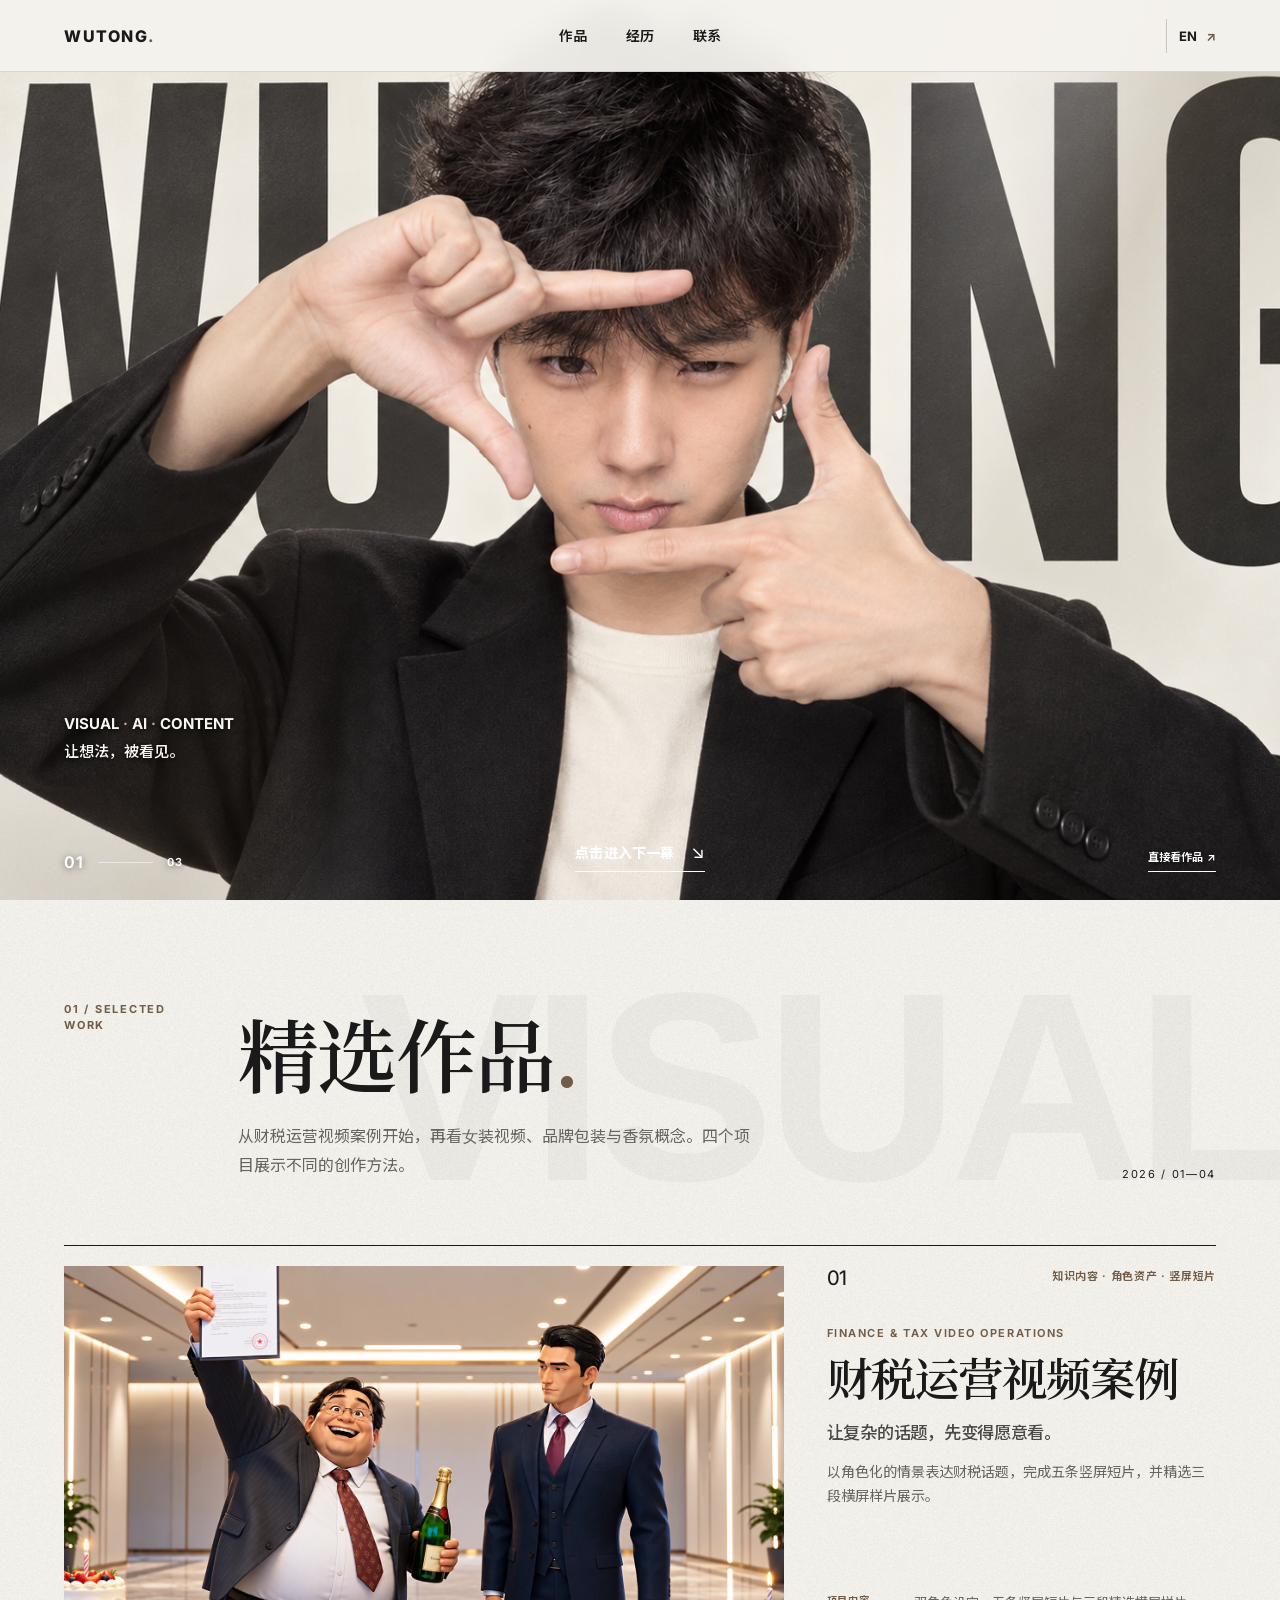
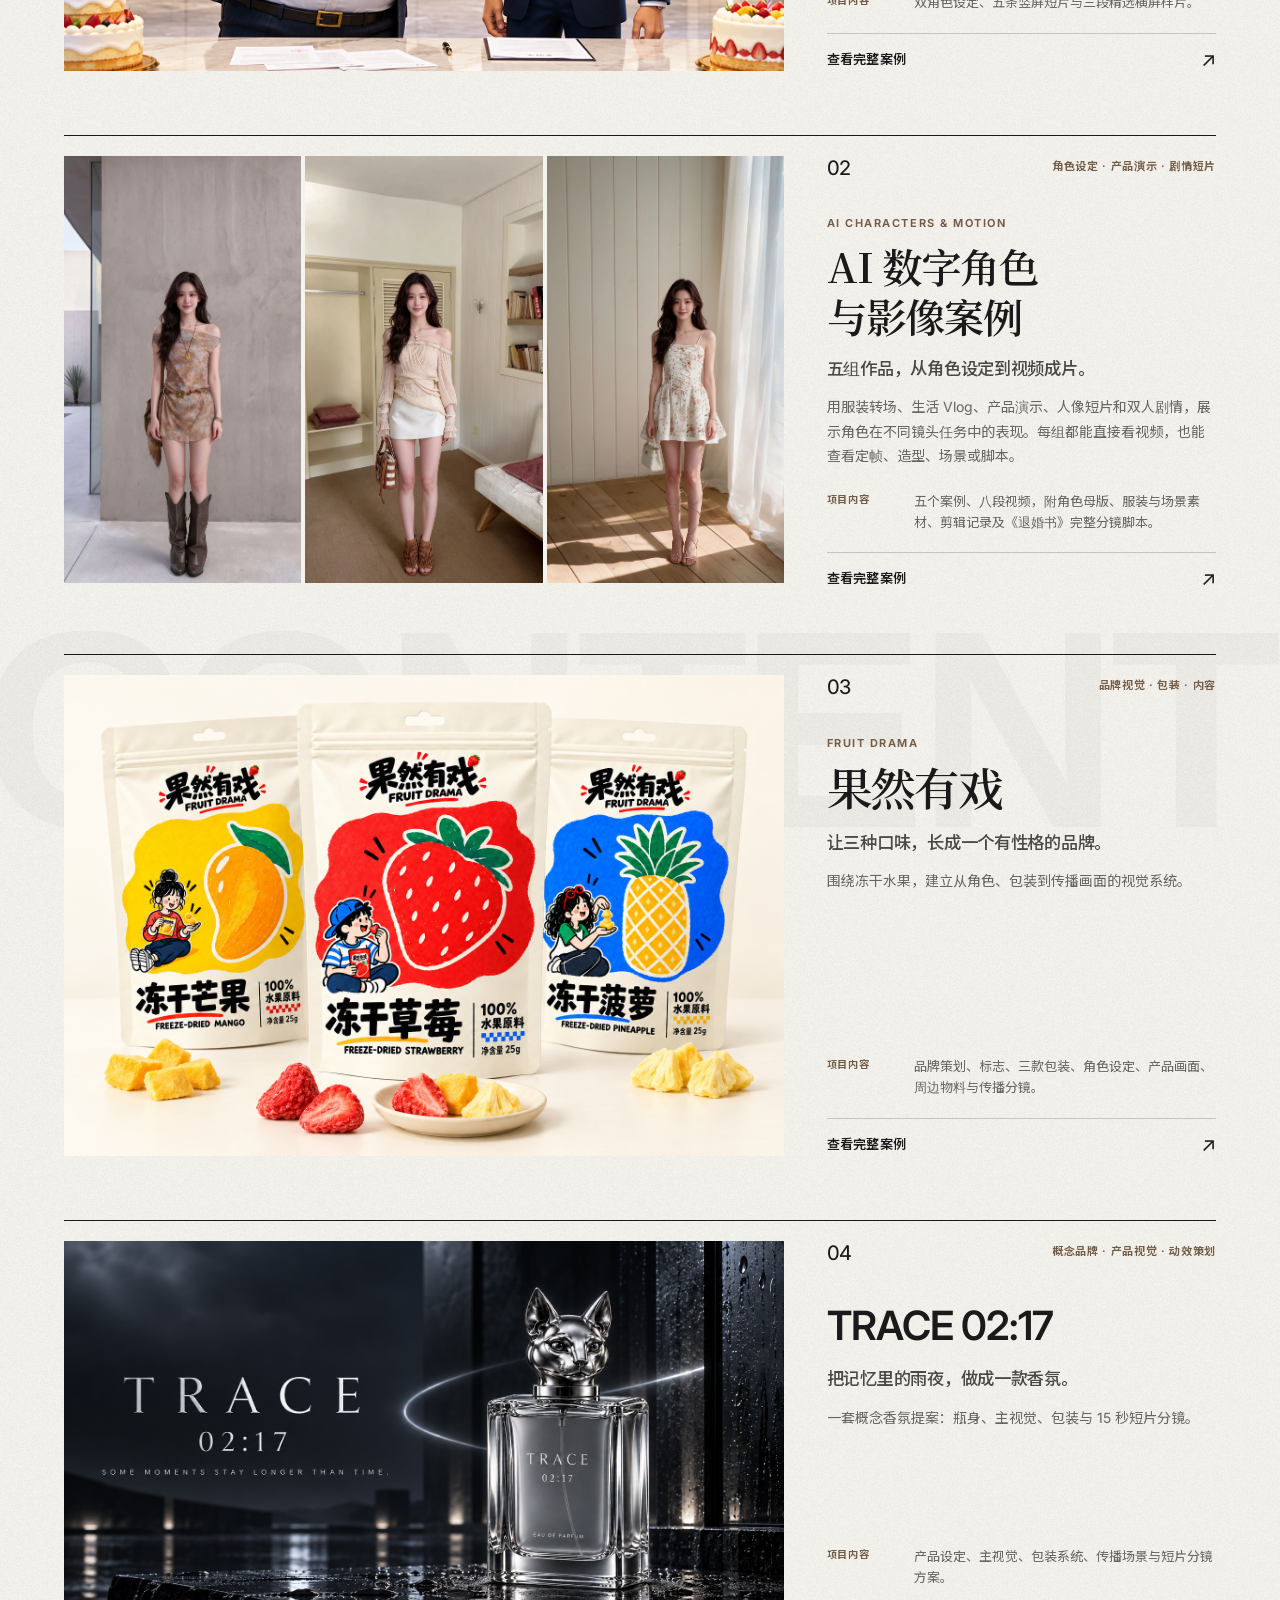
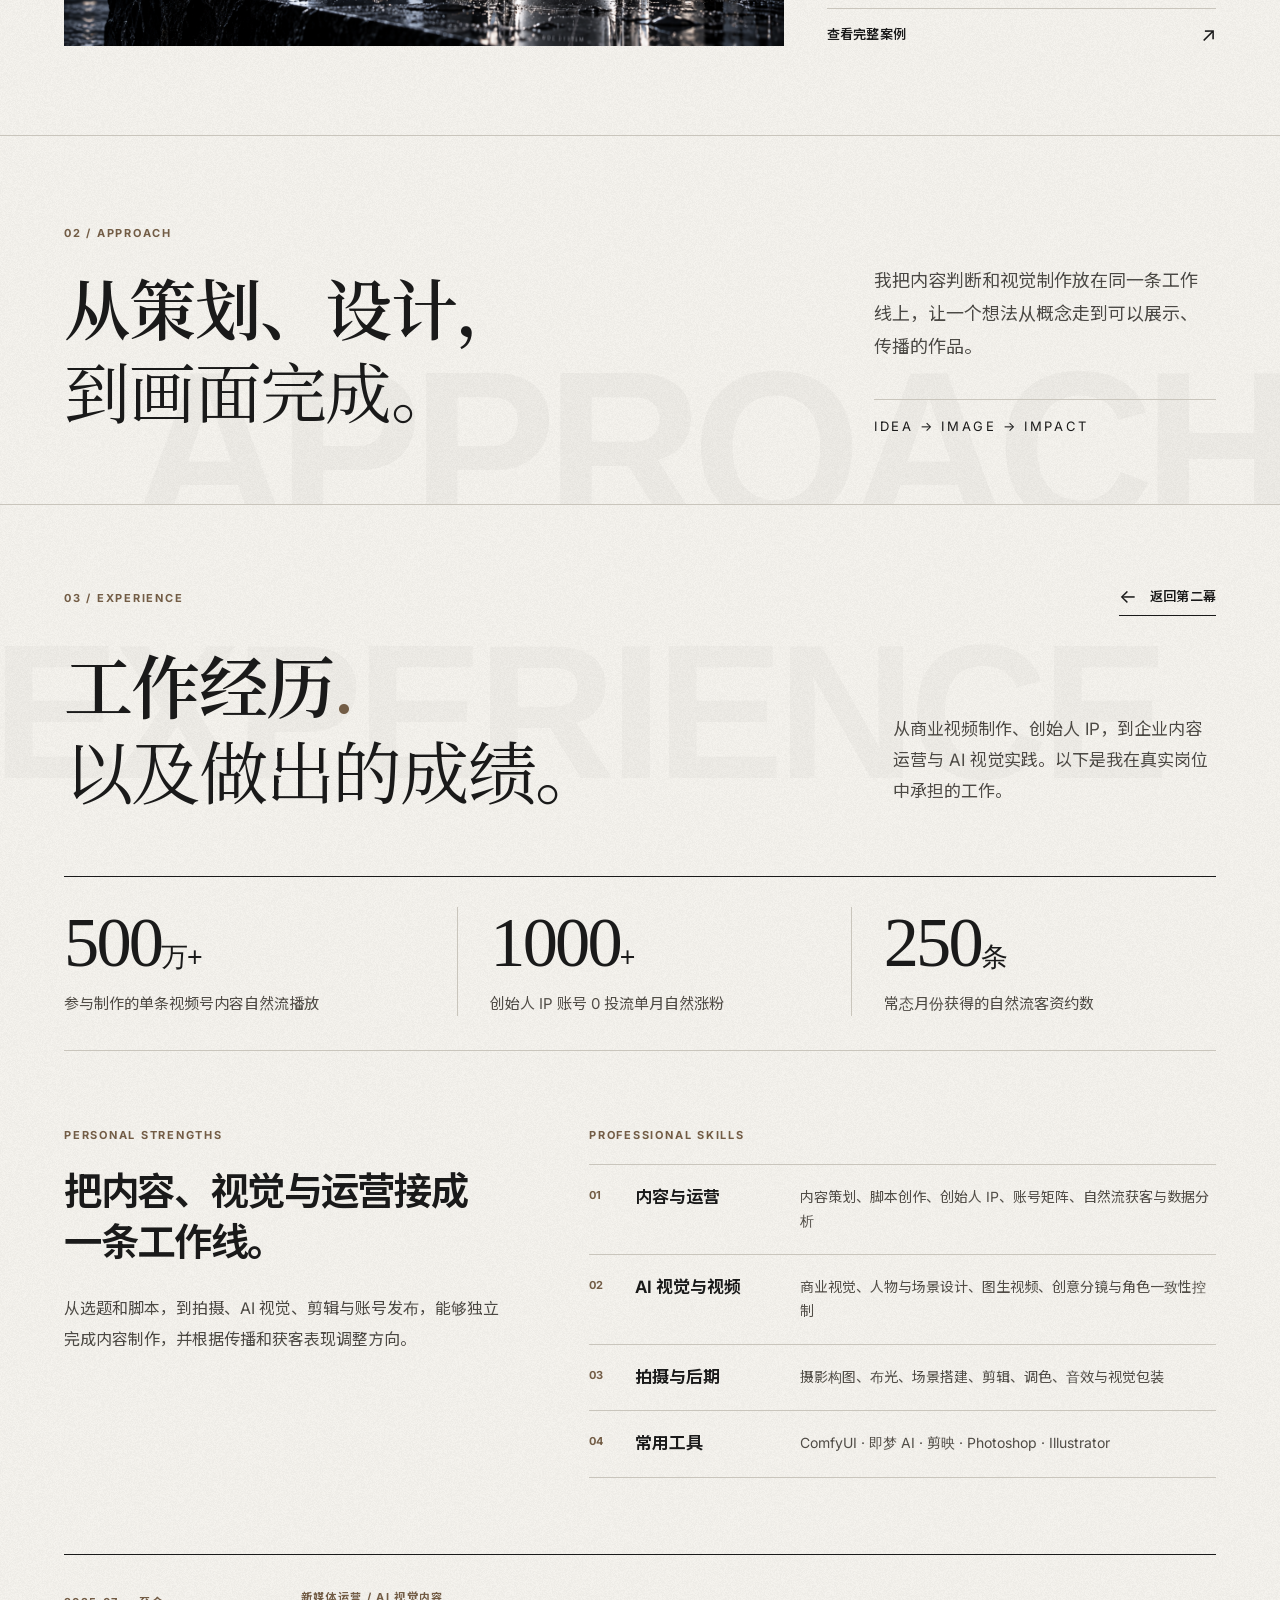
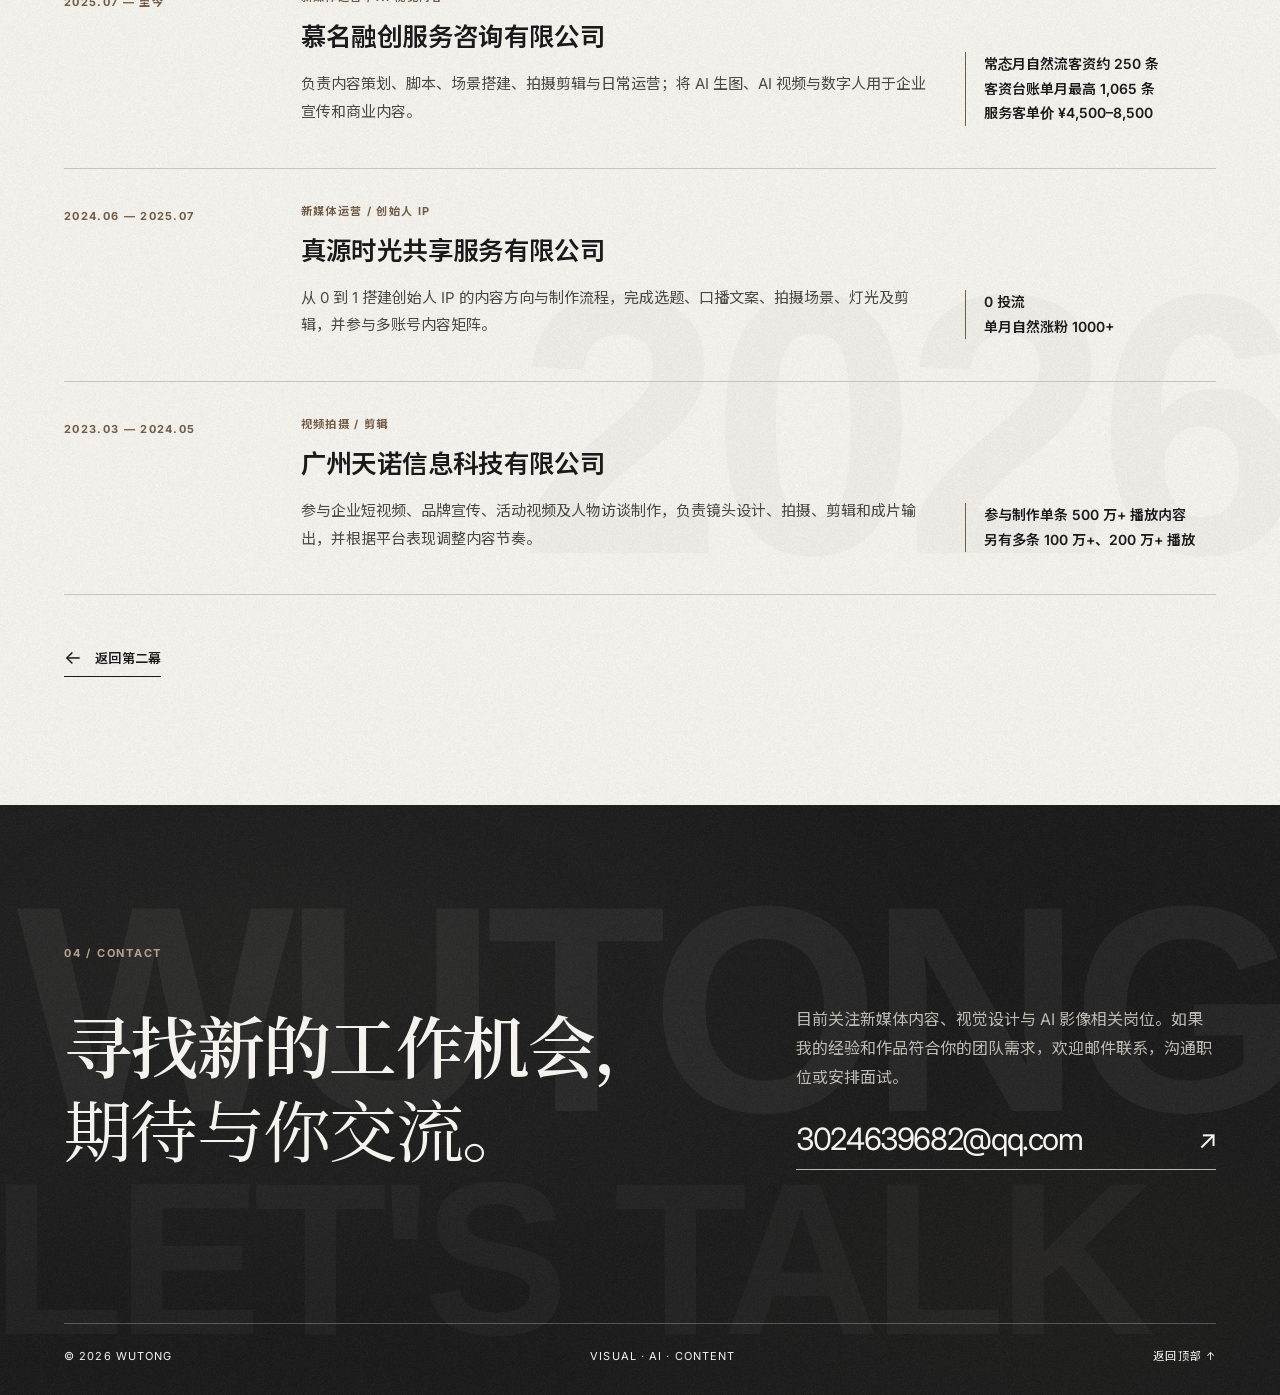
==== commit 59fbd469: "Align digital character cover frames" ====
--- a/index.html
+++ b/index.html
@@ -8,7 +8,7 @@
     <title>WUTONG — Visual · AI · Content</title>
     <link rel="icon" type="image/svg+xml" href="data:image/svg+xml,%3Csvg xmlns='http://www.w3.org/2000/svg' viewBox='0 0 64 64'%3E%3Crect width='64' height='64' fill='%231a1a1a'/%3E%3Cpath d='m10 17 7 30 15-20 15 20 7-30' fill='none' stroke='%23f5f3ee' stroke-width='5'/%3E%3C/svg%3E" />
     <link rel="stylesheet" href="./styles.css?v=40" />
-    <script src="./site-data.js?v=23" defer></script>
+    <script src="./site-data.js?v=24" defer></script>
     <script src="./app.js?v=27" defer></script>
     <script src="./ambient.js?v=21" defer></script>
   </head>
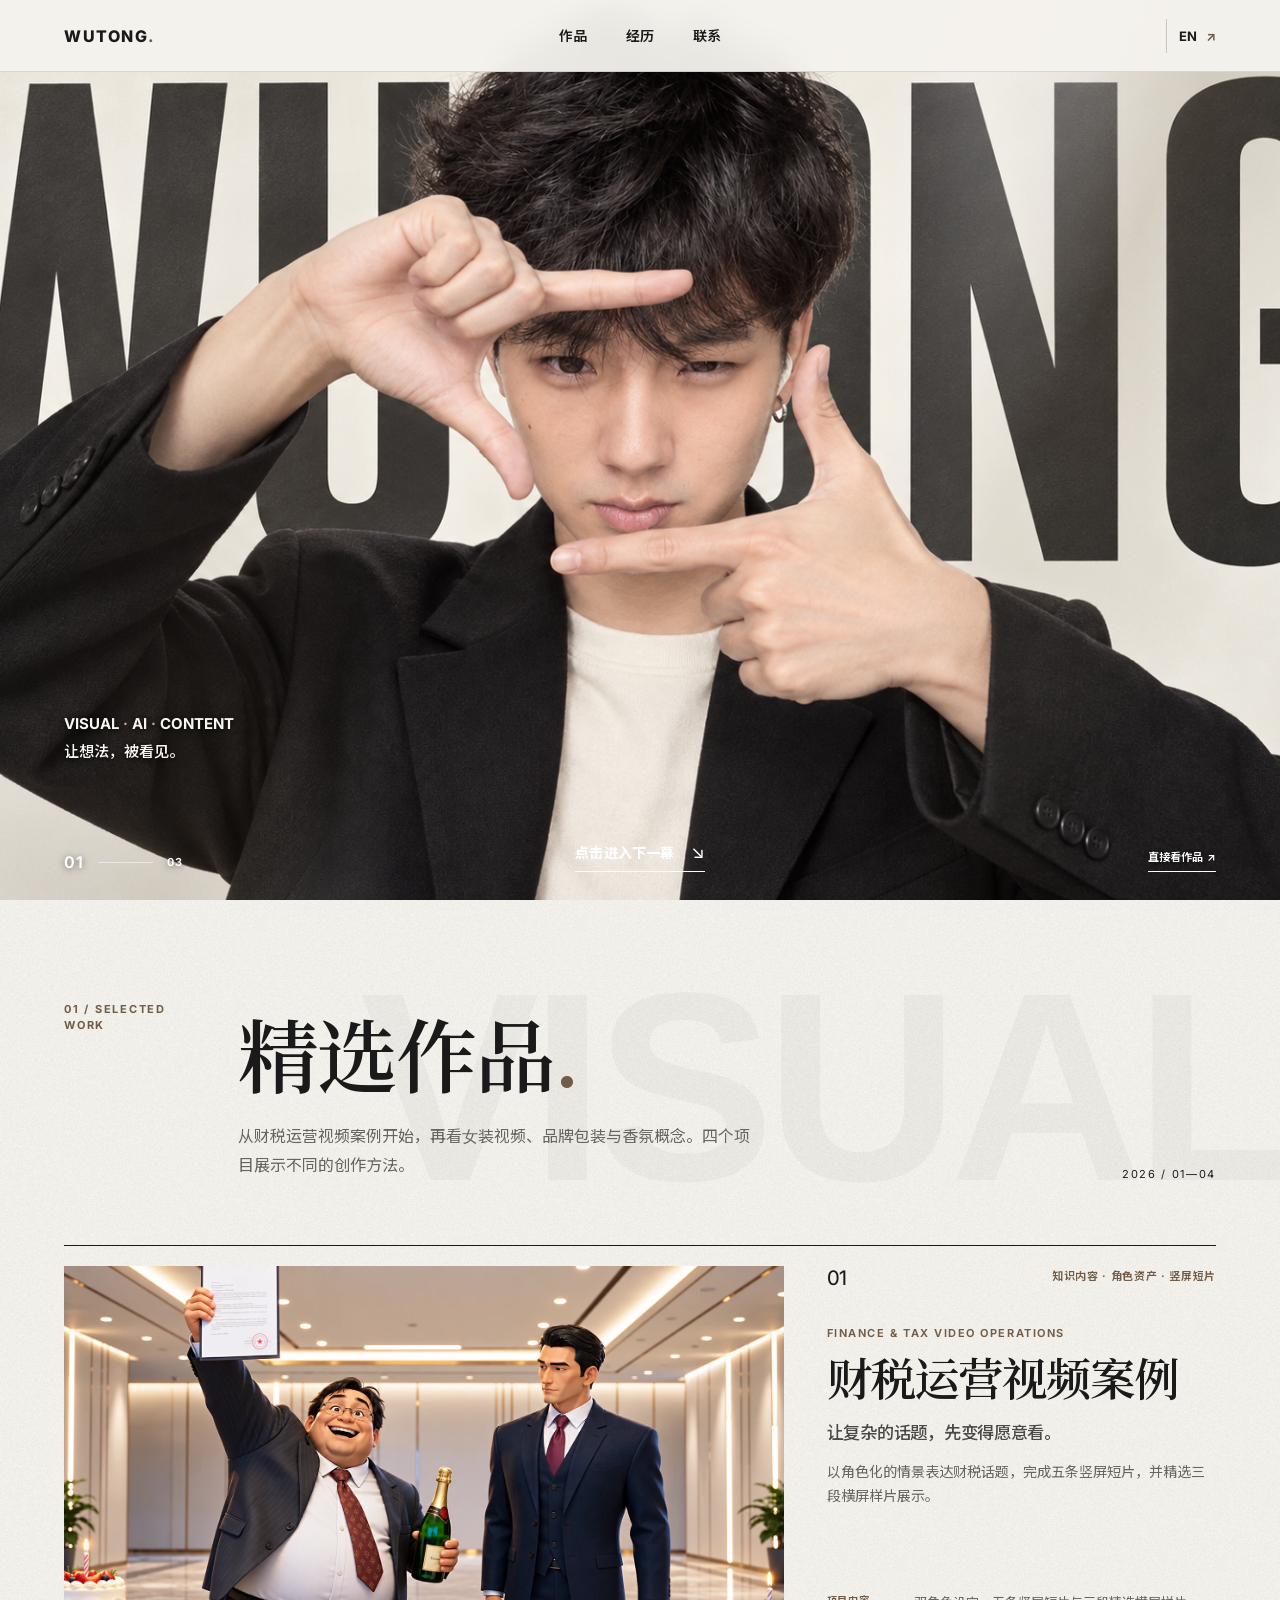
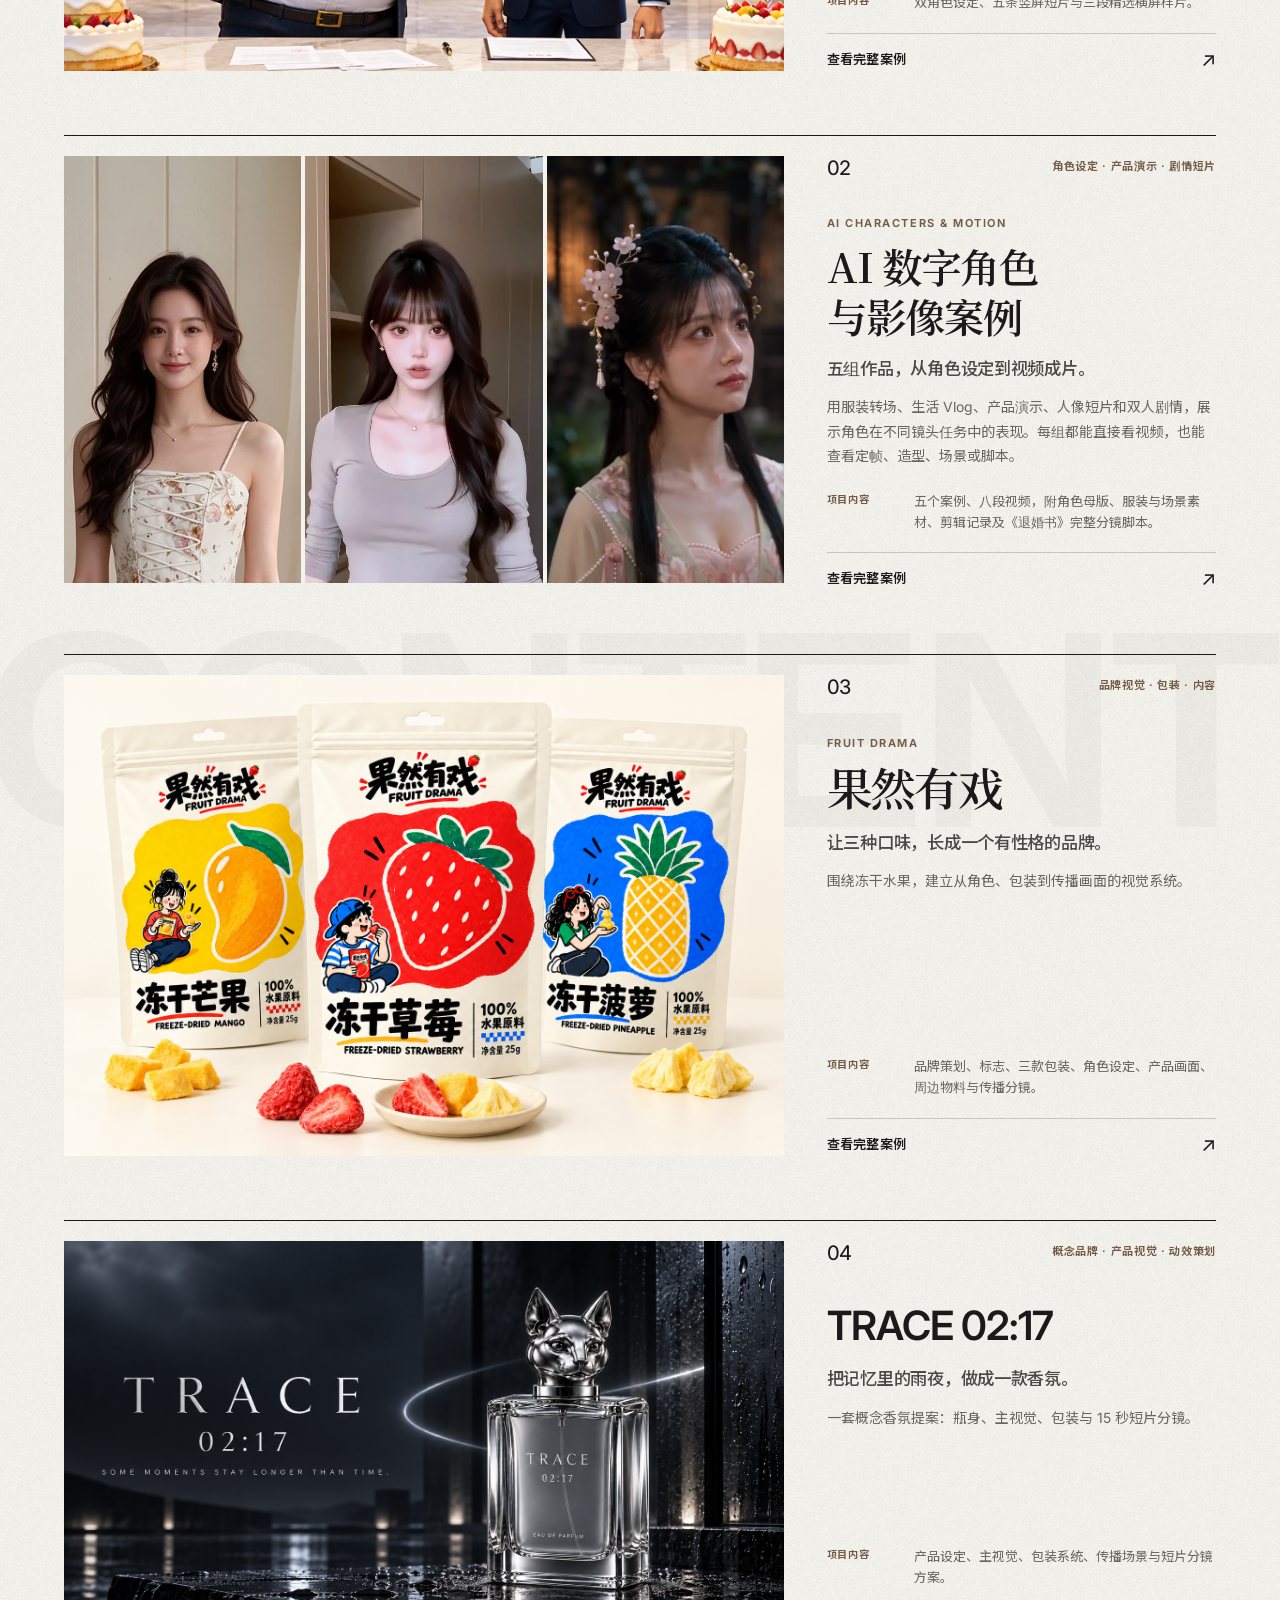
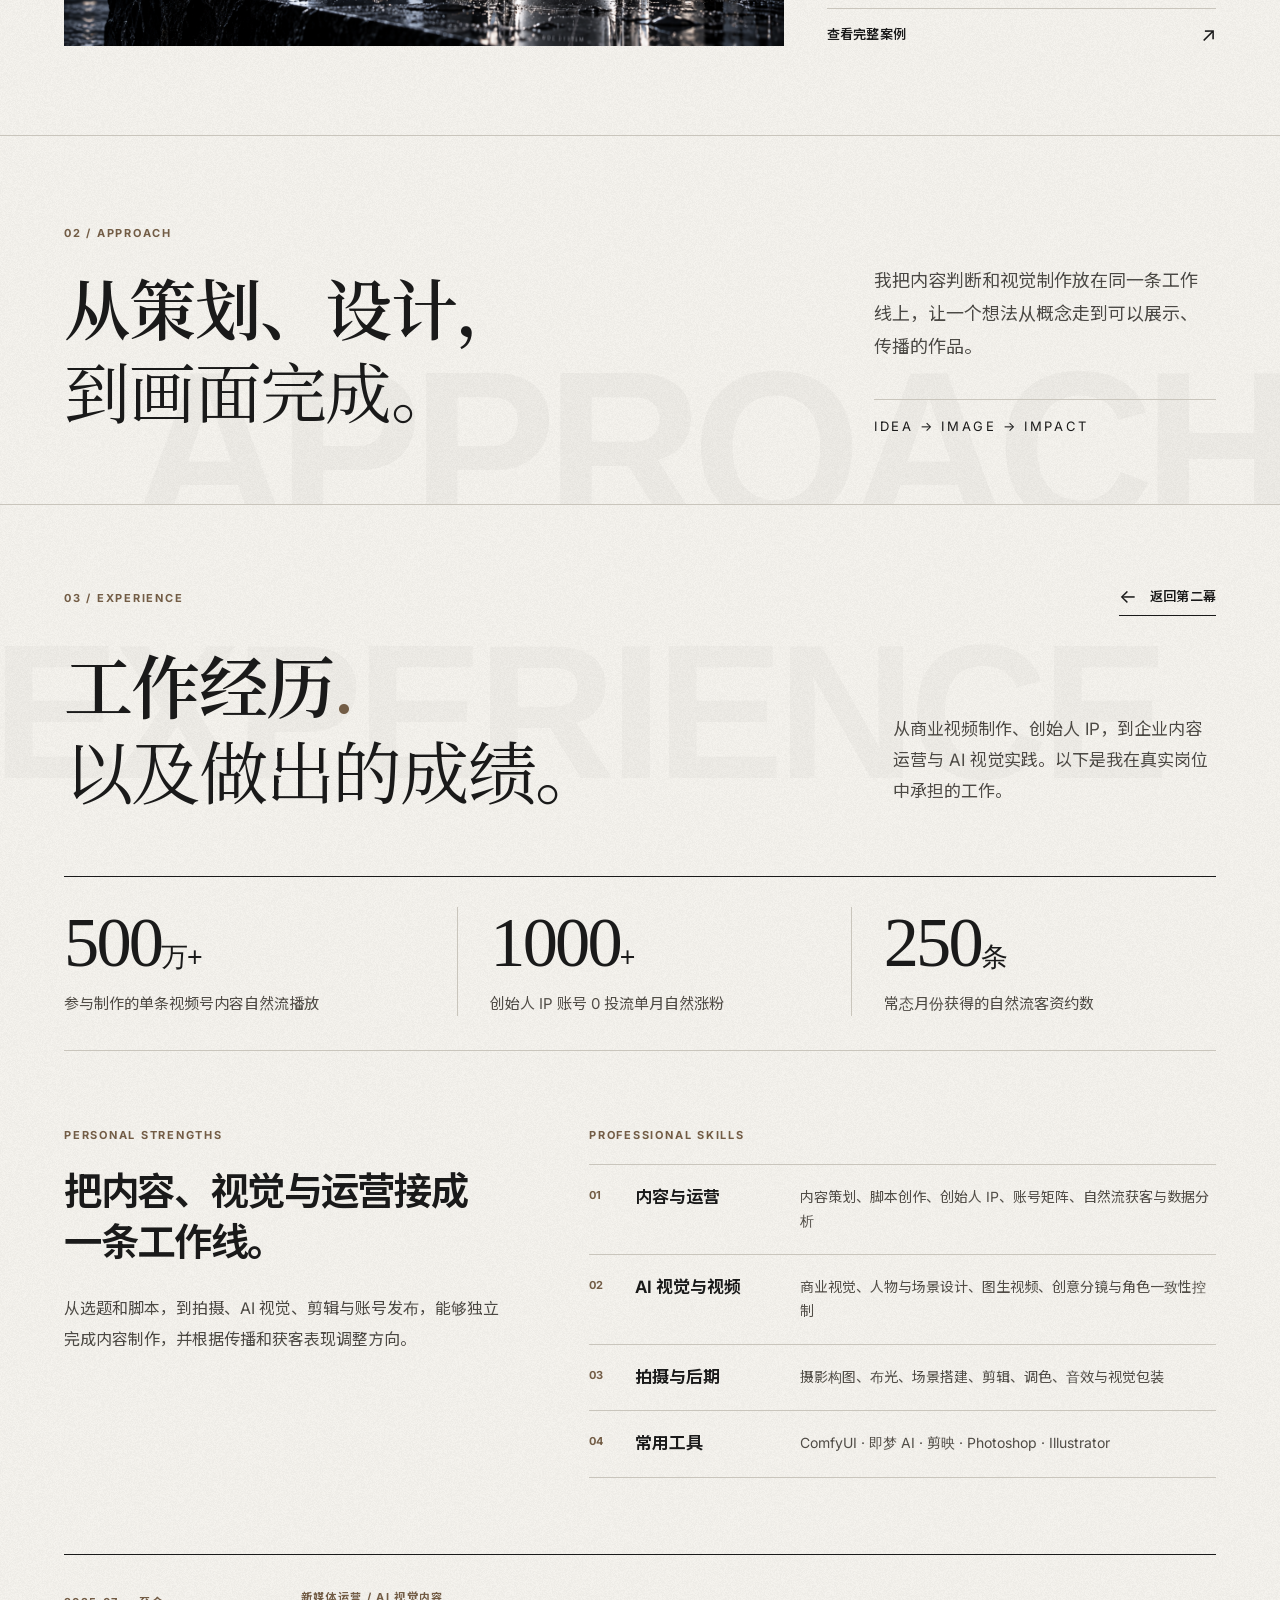
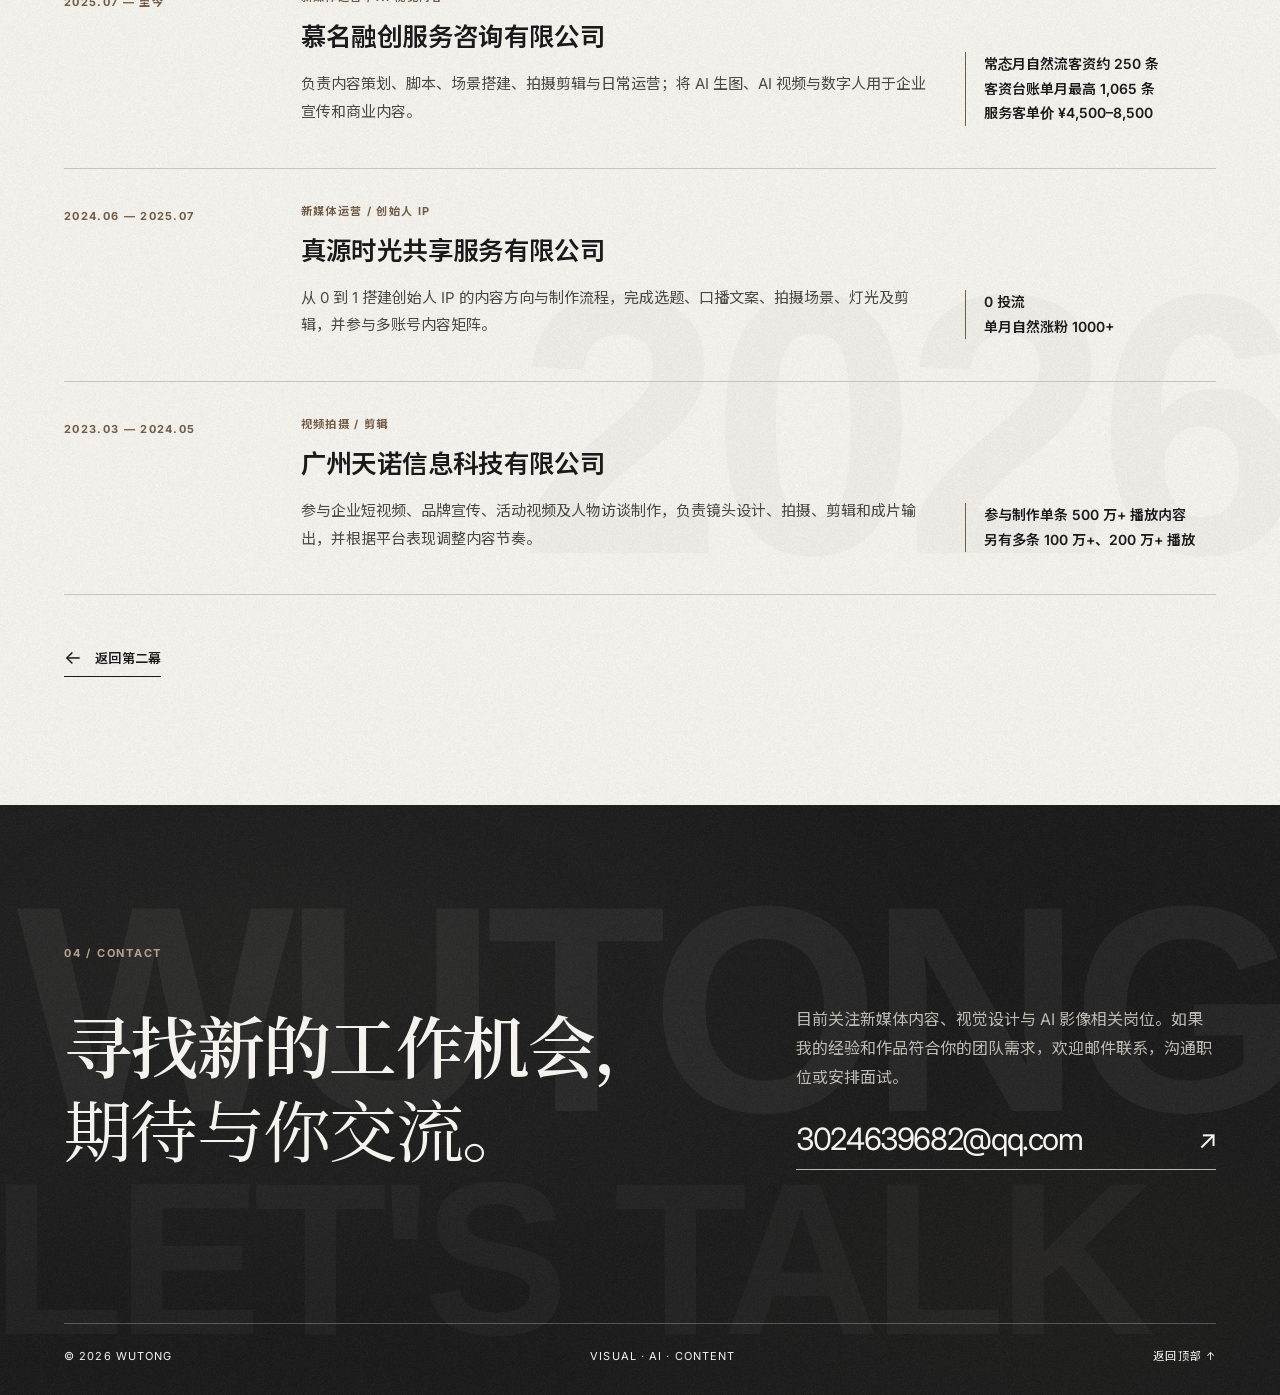
==== commit 15c59607: "Feature three distinct women on the case cover" ====
--- a/index.html
+++ b/index.html
@@ -7,9 +7,9 @@
     <meta name="description" content="WUTONG 的新媒体、视觉与 AI 创作作品集：品牌视觉、概念产品、数字角色与动漫短片。" />
     <title>WUTONG — Visual · AI · Content</title>
     <link rel="icon" type="image/svg+xml" href="data:image/svg+xml,%3Csvg xmlns='http://www.w3.org/2000/svg' viewBox='0 0 64 64'%3E%3Crect width='64' height='64' fill='%231a1a1a'/%3E%3Cpath d='m10 17 7 30 15-20 15 20 7-30' fill='none' stroke='%23f5f3ee' stroke-width='5'/%3E%3C/svg%3E" />
-    <link rel="stylesheet" href="./styles.css?v=40" />
-    <script src="./site-data.js?v=24" defer></script>
-    <script src="./app.js?v=27" defer></script>
+    <link rel="stylesheet" href="./styles.css?v=41" />
+    <script src="./site-data.js?v=25" defer></script>
+    <script src="./app.js?v=28" defer></script>
     <script src="./ambient.js?v=21" defer></script>
   </head>
   <body class="home-page">
--- a/styles.css
+++ b/styles.css
@@ -579,6 +579,42 @@
 }
 .work-media--digital-model.work-media--duo { gap: 4px; }
 .work-media--digital-model.work-media--duo img { object-fit: cover; }
+
+/* Matched eye line across the three distinct cover portraits. */
+.case-portrait-frame {
+  position: relative;
+  display: block;
+  width: 100%;
+  height: 100%;
+  min-width: 0;
+  min-height: 0;
+  overflow: hidden;
+}
+.case-portrait-frame img {
+  position: absolute;
+  inset: 0;
+  width: 100%;
+  height: 100%;
+  object-fit: cover;
+  transform-origin: var(--portrait-x) var(--portrait-y);
+  translate: calc(50% - var(--portrait-x)) calc(40% - var(--portrait-y));
+  scale: var(--portrait-scale);
+}
+.case-portrait-frame:nth-child(1) {
+  --portrait-x: 58%;
+  --portrait-y: 34%;
+  --portrait-scale: 3.3;
+}
+.case-portrait-frame:nth-child(2) {
+  --portrait-x: 55%;
+  --portrait-y: 30%;
+  --portrait-scale: 1.65;
+}
+.case-portrait-frame:nth-child(3) {
+  --portrait-x: 31.5%;
+  --portrait-y: 28.5%;
+  --portrait-scale: 1.64;
+}
 .case-chapters { display: block; }
 .case-chapter {
   border-top: 1px solid var(--ink);
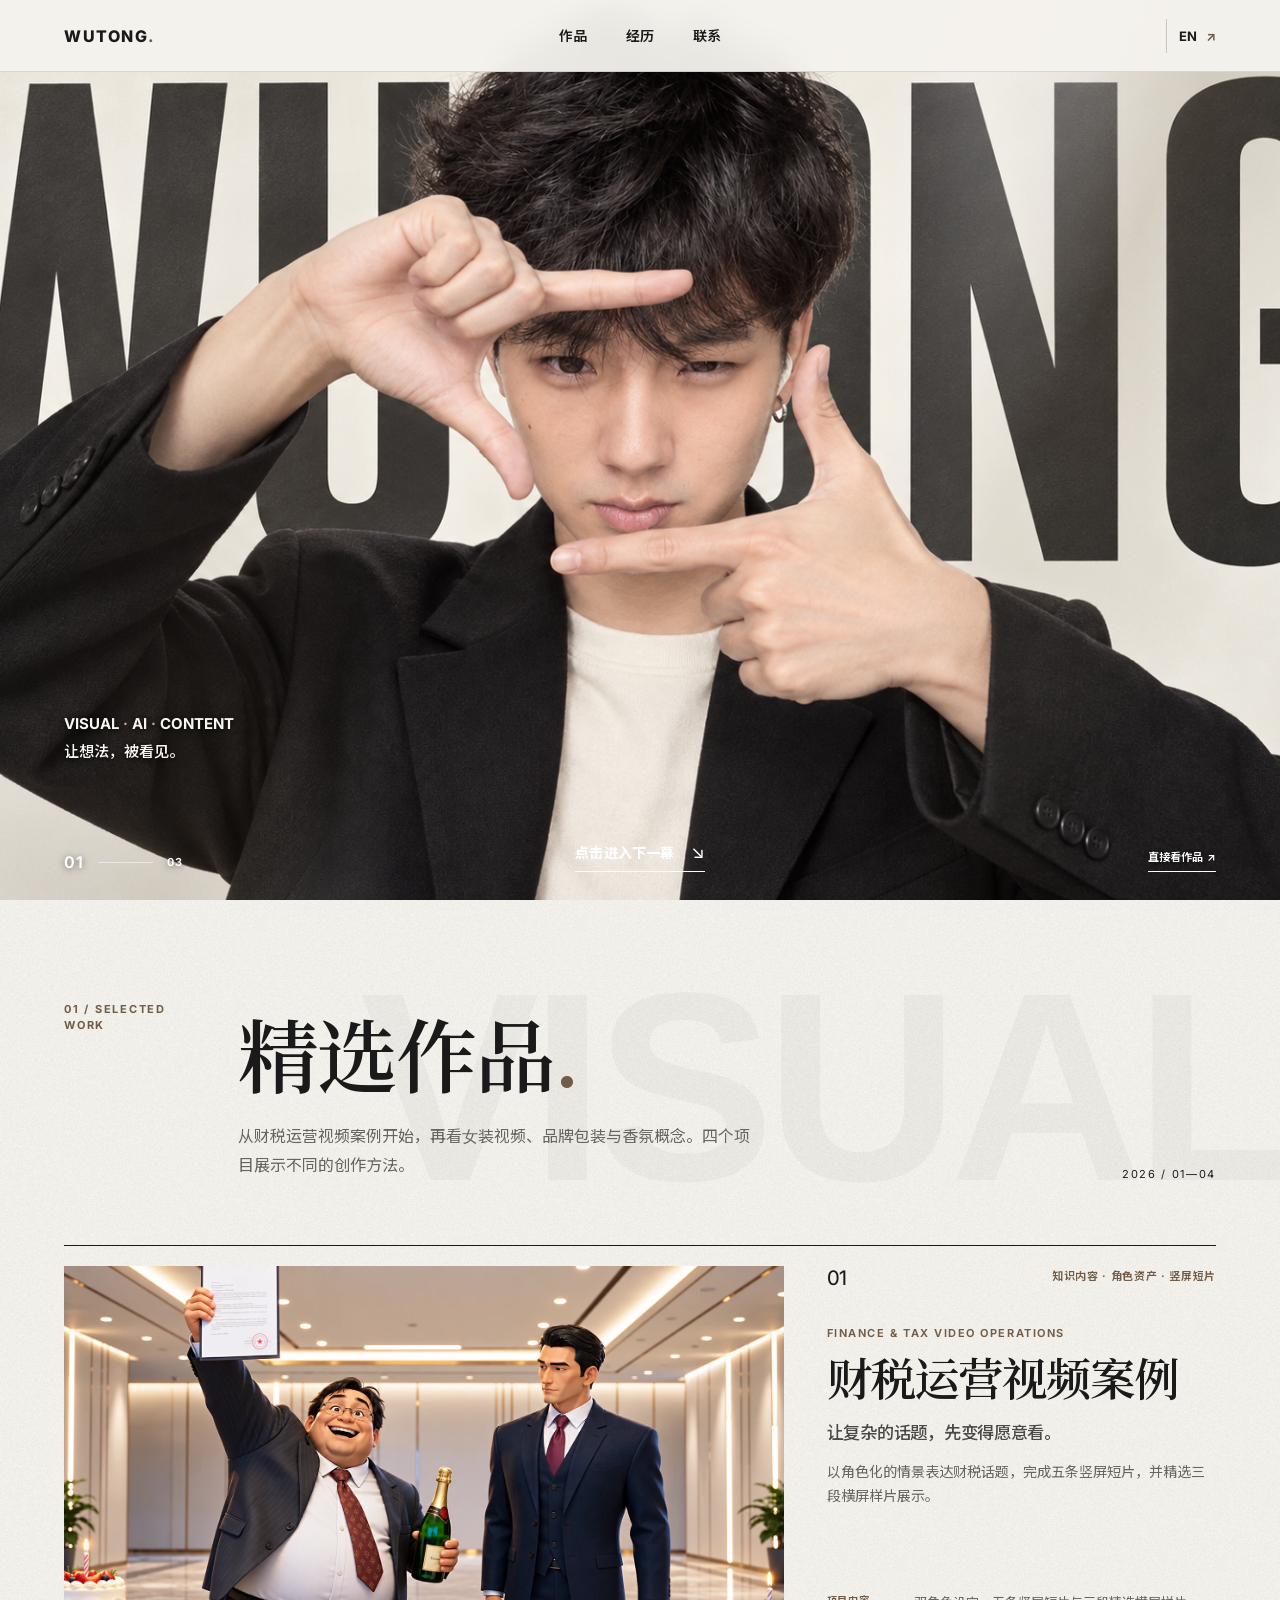
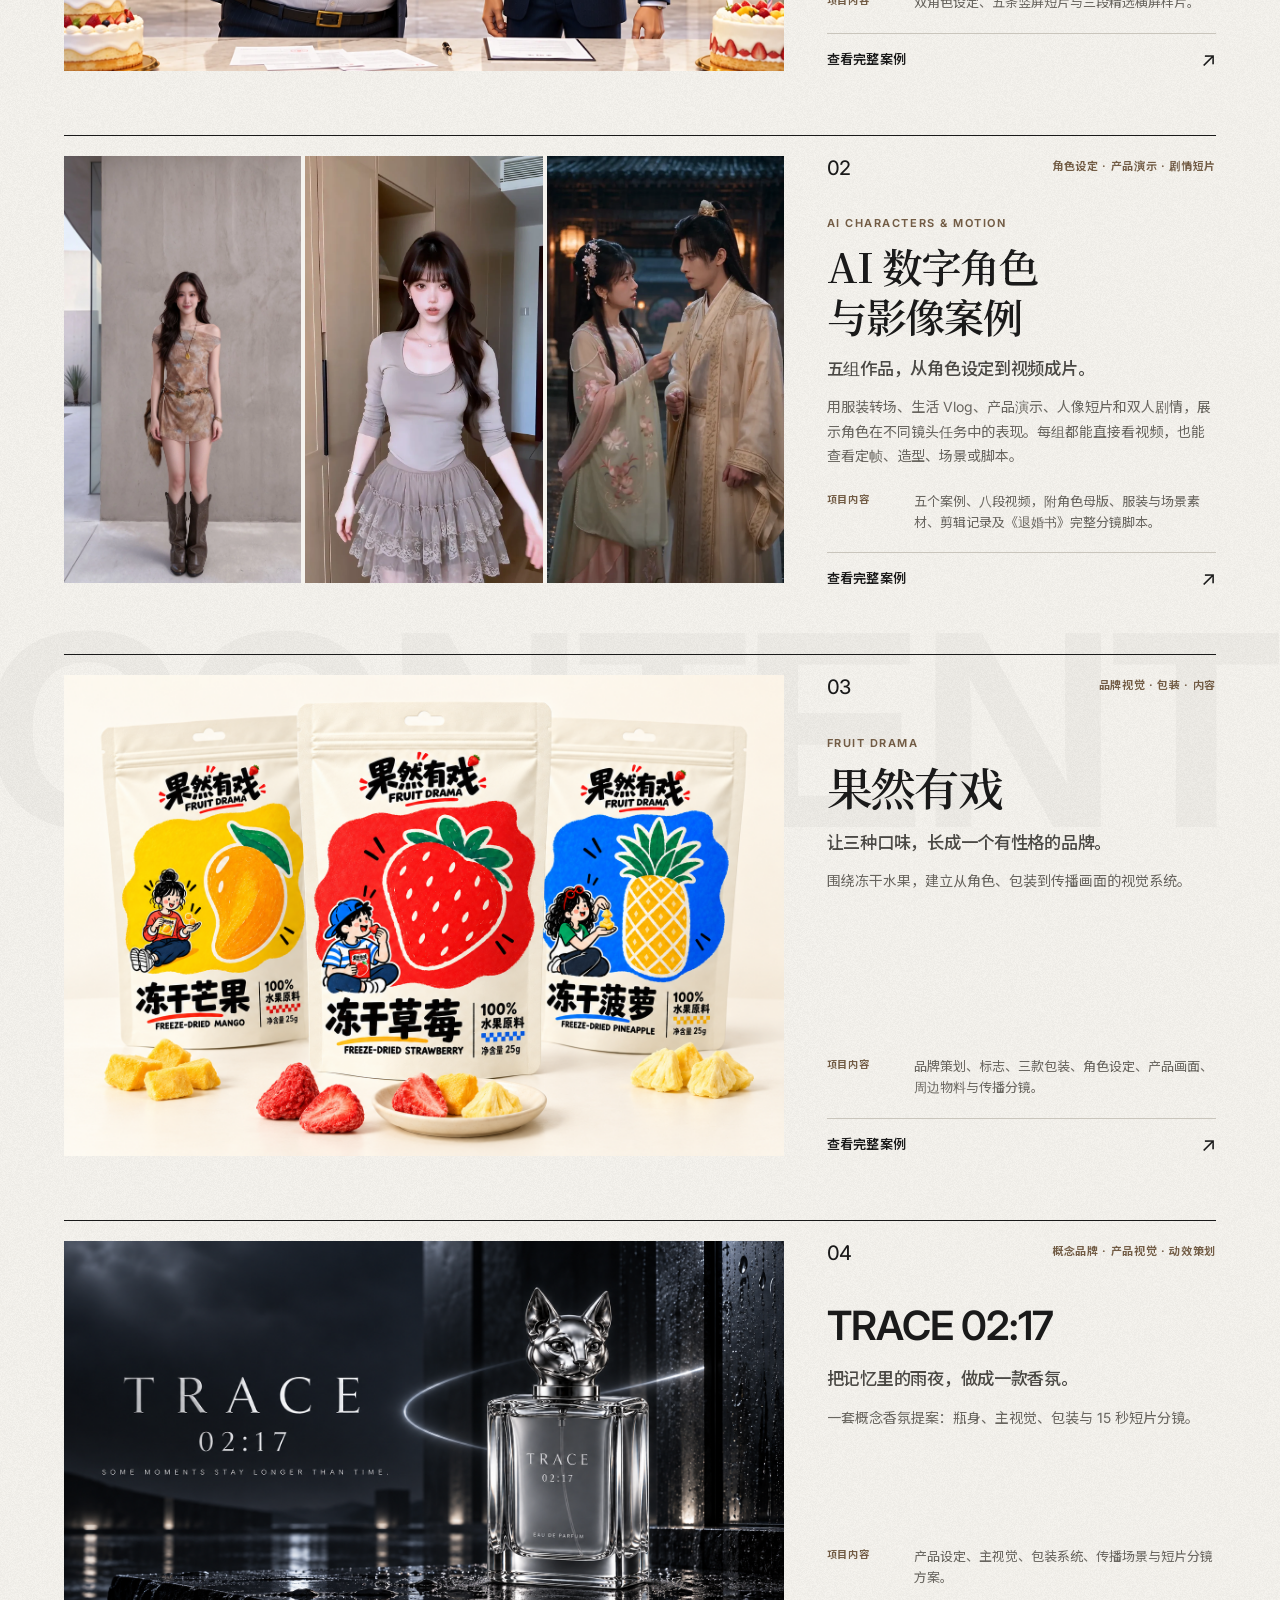
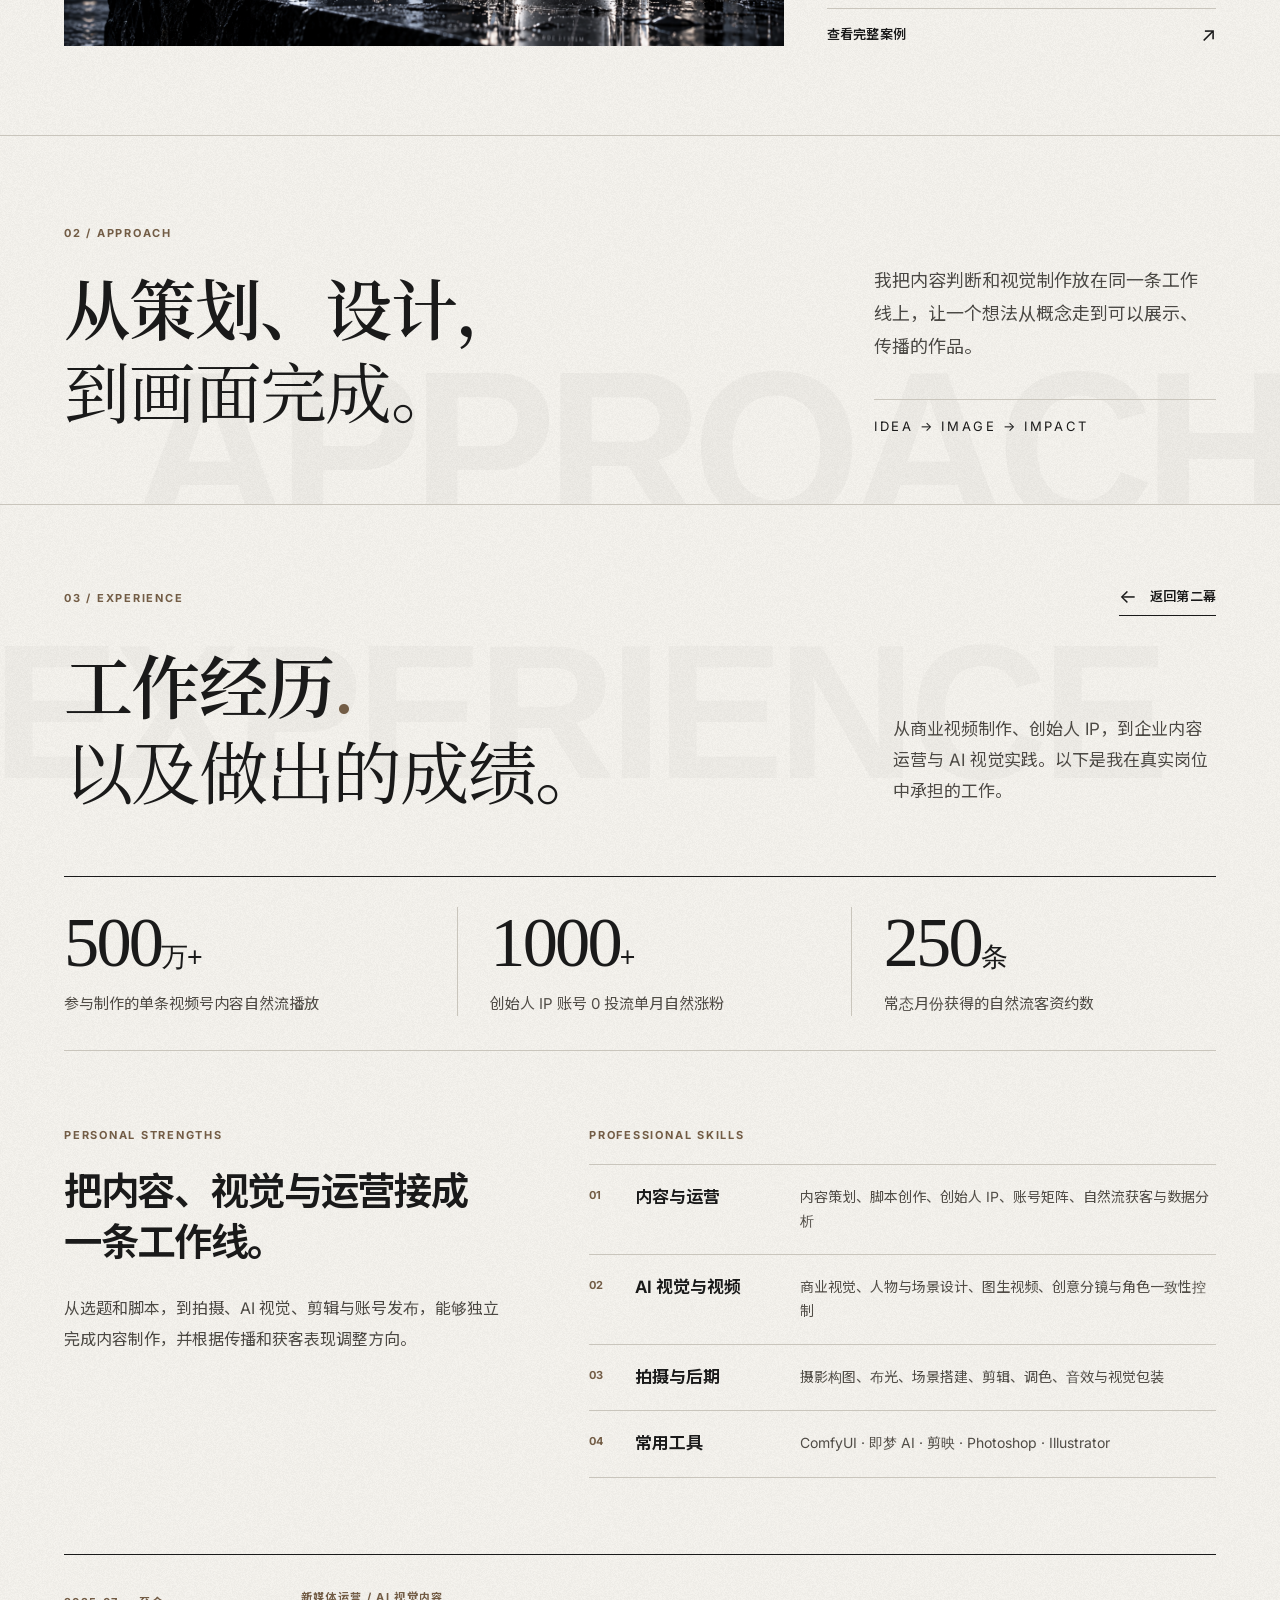
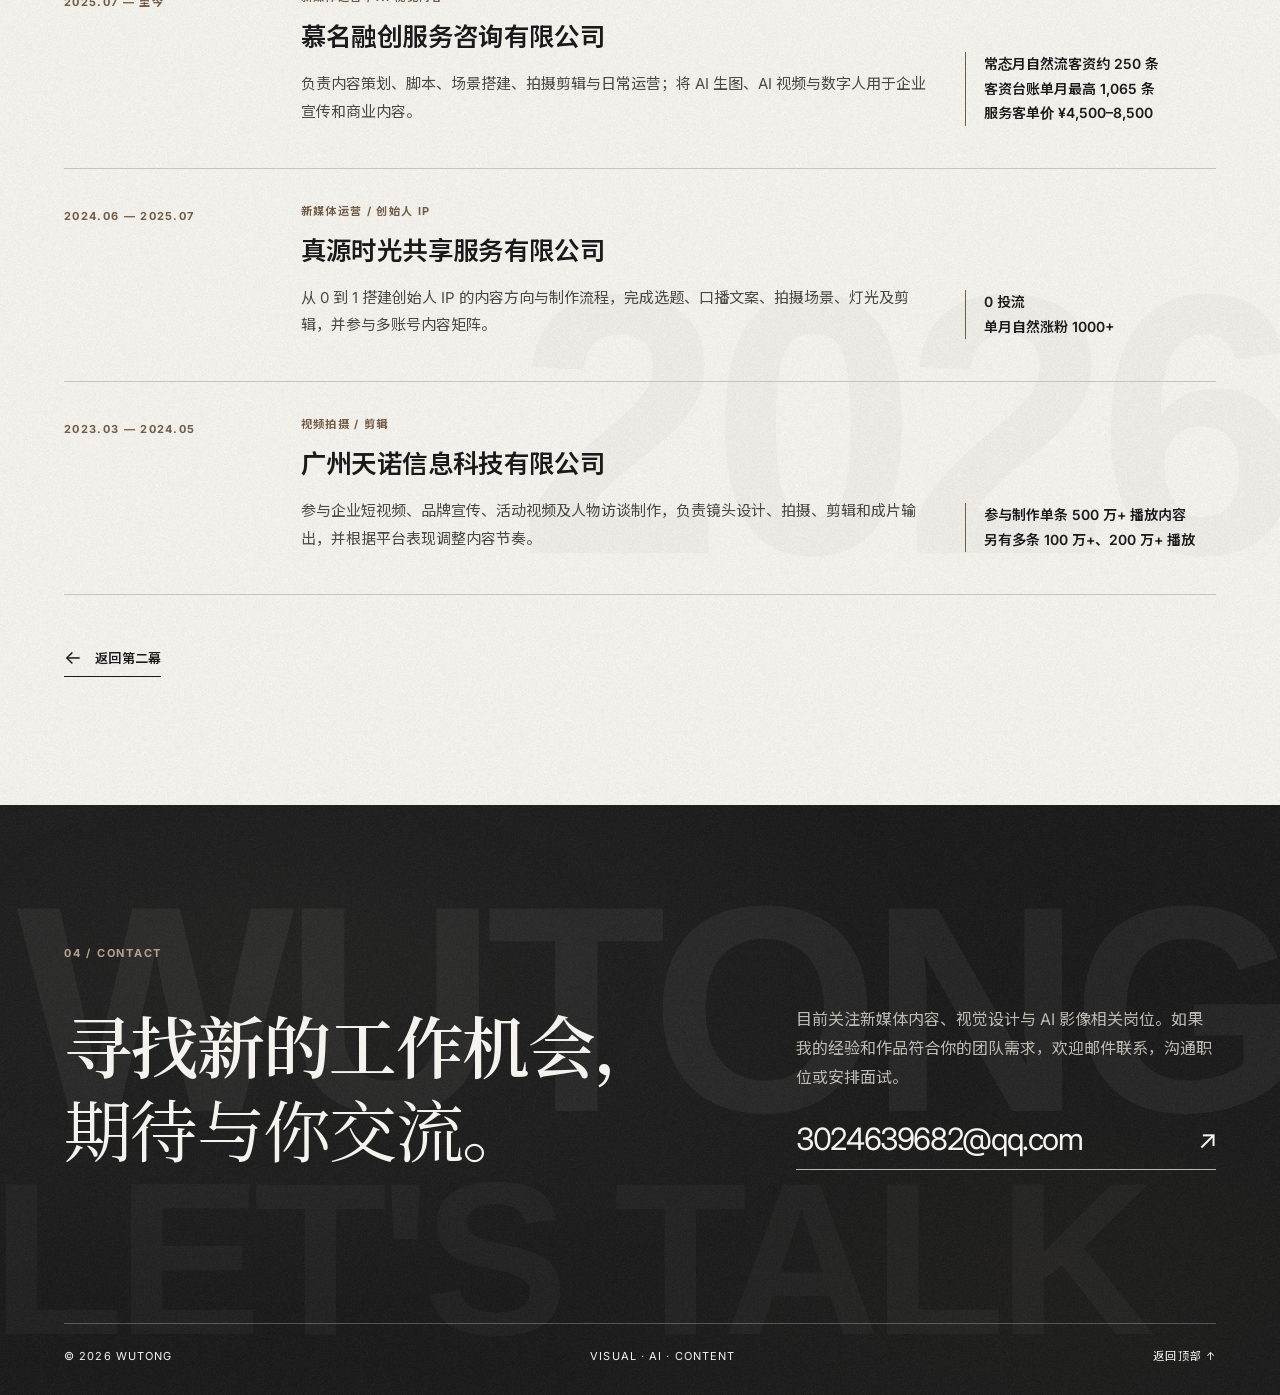
==== commit 7f6aced2: "Restore original digital character triptych" ====
--- a/index.html
+++ b/index.html
@@ -7,9 +7,9 @@
     <meta name="description" content="WUTONG 的新媒体、视觉与 AI 创作作品集：品牌视觉、概念产品、数字角色与动漫短片。" />
     <title>WUTONG — Visual · AI · Content</title>
     <link rel="icon" type="image/svg+xml" href="data:image/svg+xml,%3Csvg xmlns='http://www.w3.org/2000/svg' viewBox='0 0 64 64'%3E%3Crect width='64' height='64' fill='%231a1a1a'/%3E%3Cpath d='m10 17 7 30 15-20 15 20 7-30' fill='none' stroke='%23f5f3ee' stroke-width='5'/%3E%3C/svg%3E" />
-    <link rel="stylesheet" href="./styles.css?v=41" />
-    <script src="./site-data.js?v=25" defer></script>
-    <script src="./app.js?v=28" defer></script>
+    <link rel="stylesheet" href="./styles.css?v=42" />
+    <script src="./site-data.js?v=26" defer></script>
+    <script src="./app.js?v=29" defer></script>
     <script src="./ambient.js?v=21" defer></script>
   </head>
   <body class="home-page">
--- a/styles.css
+++ b/styles.css
@@ -579,42 +579,6 @@
 }
 .work-media--digital-model.work-media--duo { gap: 4px; }
 .work-media--digital-model.work-media--duo img { object-fit: cover; }
-
-/* Matched eye line across the three distinct cover portraits. */
-.case-portrait-frame {
-  position: relative;
-  display: block;
-  width: 100%;
-  height: 100%;
-  min-width: 0;
-  min-height: 0;
-  overflow: hidden;
-}
-.case-portrait-frame img {
-  position: absolute;
-  inset: 0;
-  width: 100%;
-  height: 100%;
-  object-fit: cover;
-  transform-origin: var(--portrait-x) var(--portrait-y);
-  translate: calc(50% - var(--portrait-x)) calc(40% - var(--portrait-y));
-  scale: var(--portrait-scale);
-}
-.case-portrait-frame:nth-child(1) {
-  --portrait-x: 58%;
-  --portrait-y: 34%;
-  --portrait-scale: 3.3;
-}
-.case-portrait-frame:nth-child(2) {
-  --portrait-x: 55%;
-  --portrait-y: 30%;
-  --portrait-scale: 1.65;
-}
-.case-portrait-frame:nth-child(3) {
-  --portrait-x: 31.5%;
-  --portrait-y: 28.5%;
-  --portrait-scale: 1.64;
-}
 .case-chapters { display: block; }
 .case-chapter {
   border-top: 1px solid var(--ink);
